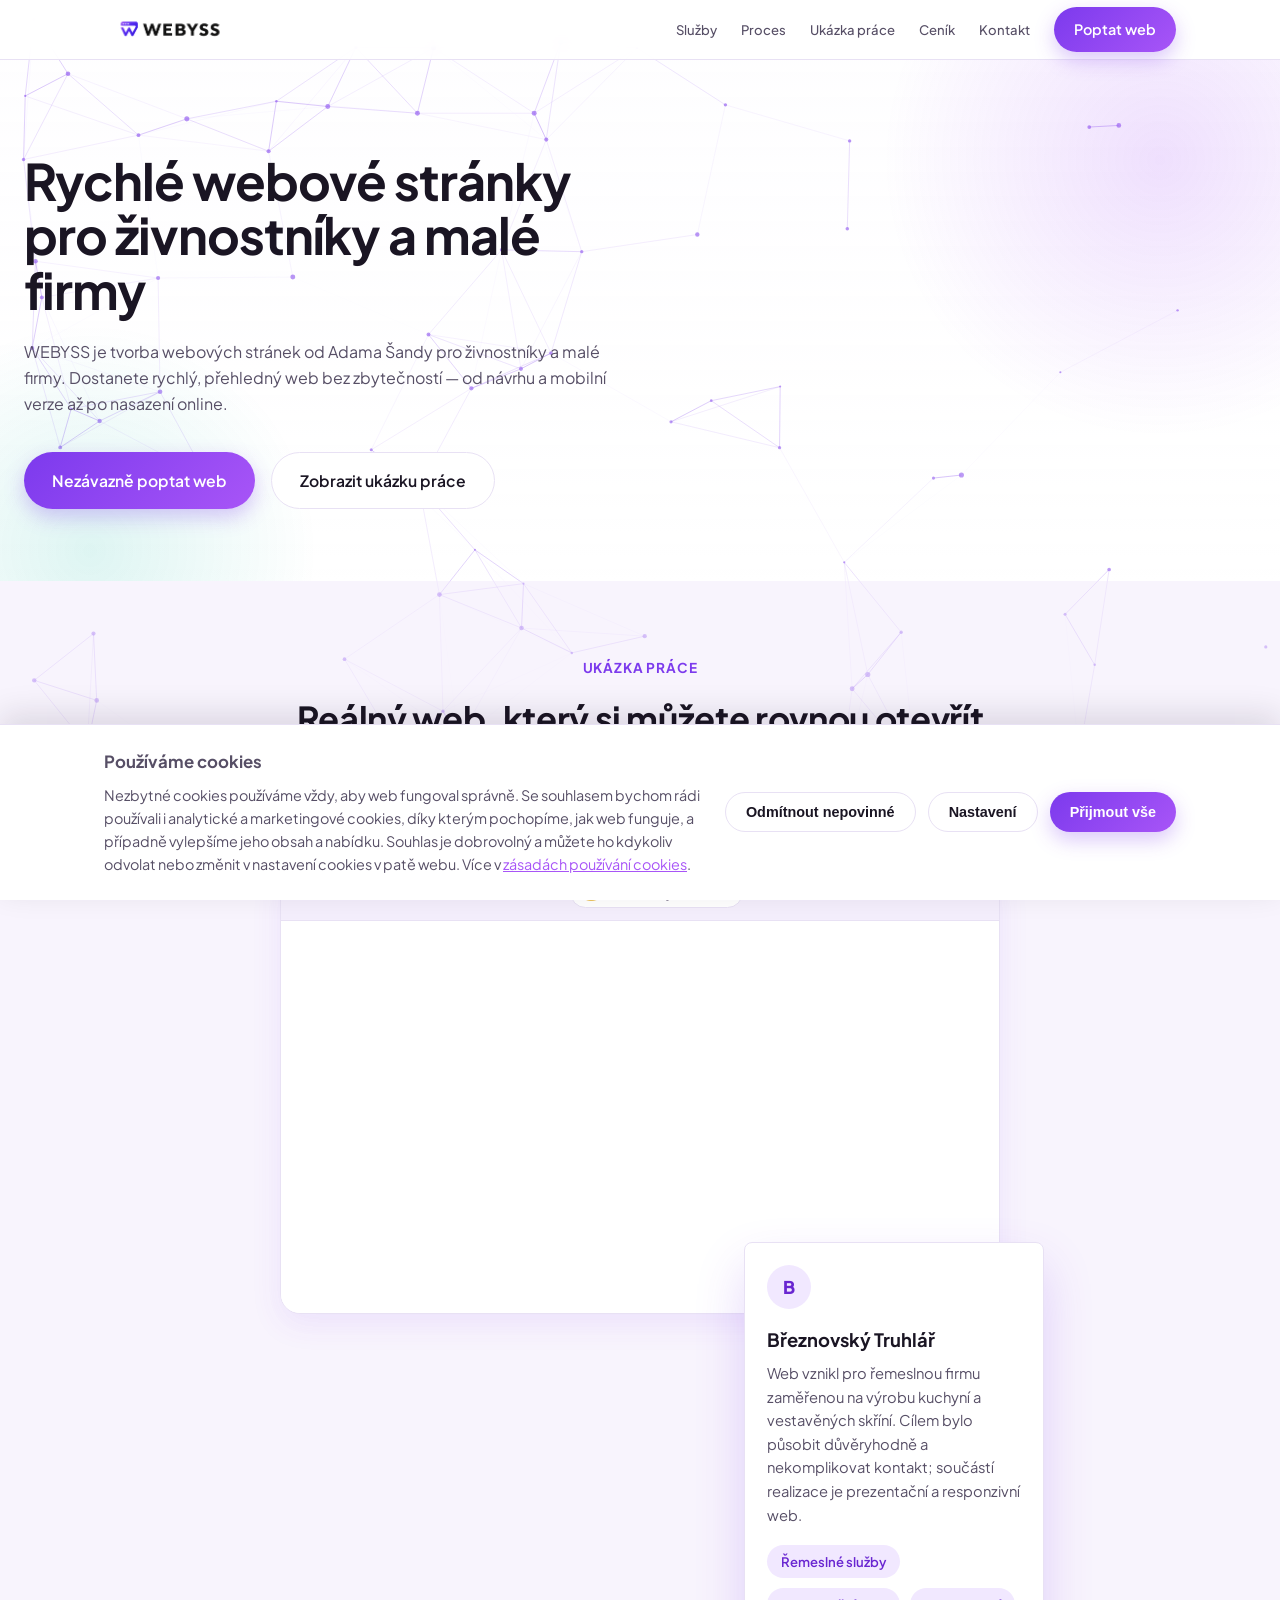
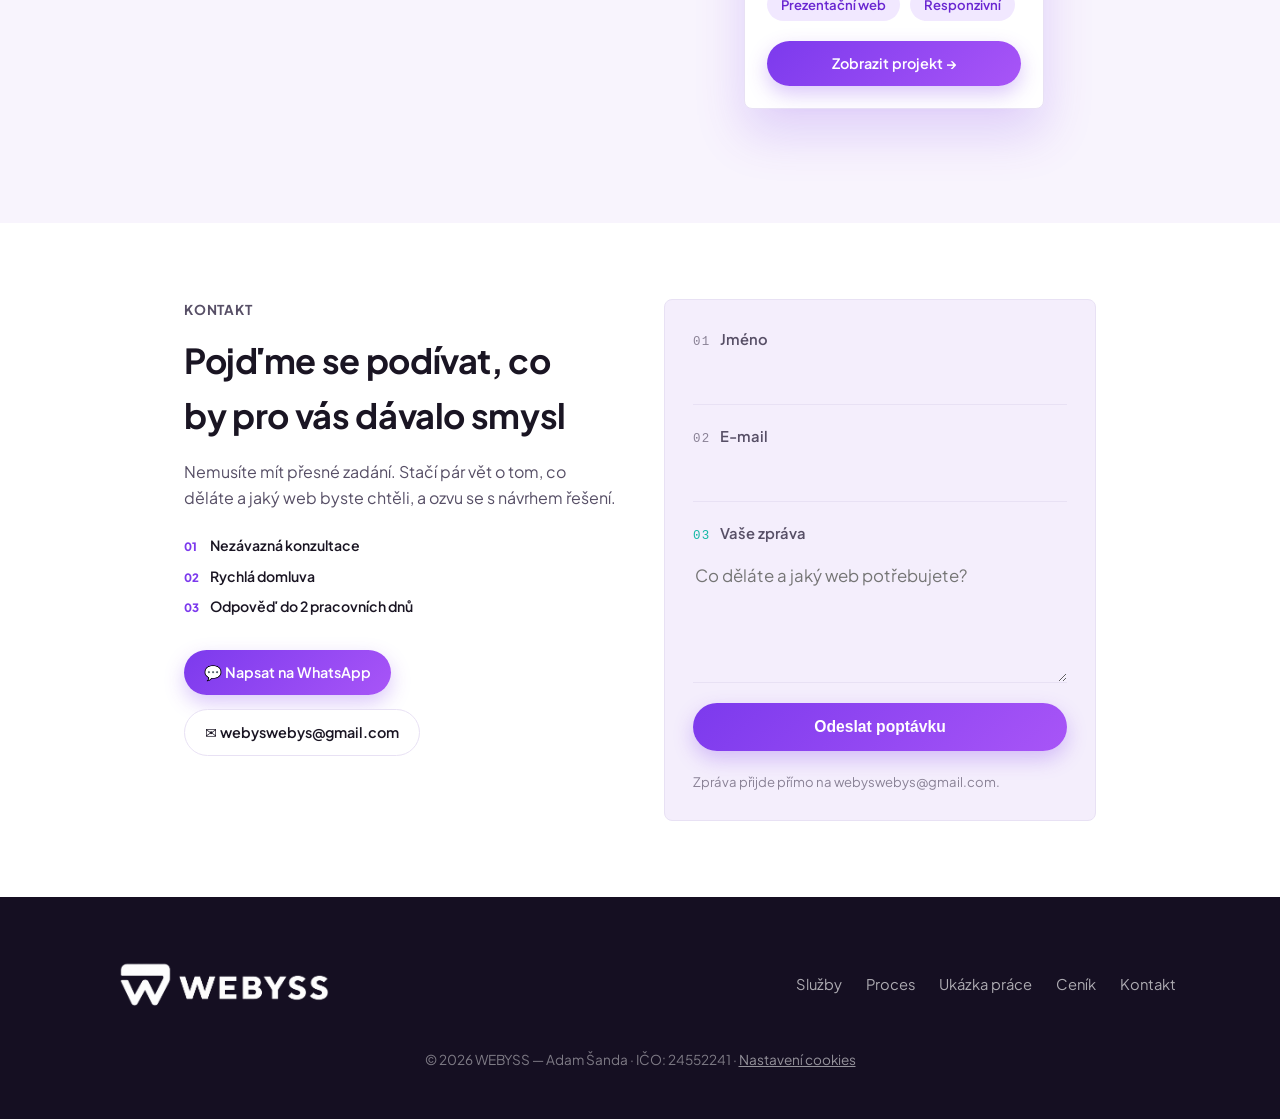
==== index.html @ 52f93a64 "Refine page layouts and mobile project preview" ====
<!DOCTYPE html>
<html lang="cs">
<head>
<meta charset="UTF-8">
<meta name="viewport" content="width=device-width, initial-scale=1.0">
<title>Tvorba webových stránek pro malé firmy | WEBYSS</title>
<meta name="description" content="WEBYSS tvoří rychlé webové stránky pro živnostníky a malé firmy. Adam Šanda se postará o vše od návrhu a mobilní verze až po nasazení online.">
<link rel="canonical" href="https://webyss.cz/">
<link rel="icon" href="favicon.ico" sizes="any">
<meta property="og:type" content="website">
<meta property="og:site_name" content="WEBYSS">
<meta property="og:title" content="Tvorba webových stránek pro malé firmy | WEBYSS">
<meta property="og:description" content="WEBYSS tvoří rychlé webové stránky pro živnostníky a malé firmy. Adam Šanda se postará o vše od návrhu a mobilní verze až po nasazení online.">
<meta property="og:url" content="https://webyss.cz/">
<meta property="og:image" content="https://webyss.cz/logo-full.png">
<meta property="og:locale" content="cs_CZ">
<meta name="twitter:card" content="summary_large_image">
<meta name="twitter:title" content="Tvorba webových stránek pro malé firmy | WEBYSS">
<meta name="twitter:description" content="WEBYSS tvoří rychlé webové stránky pro živnostníky a malé firmy. Adam Šanda se postará o vše od návrhu a mobilní verze až po nasazení online.">
<meta name="twitter:image" content="https://webyss.cz/logo-full.png">
<link rel="preconnect" href="https://fonts.googleapis.com">
<link rel="preconnect" href="https://fonts.gstatic.com" crossorigin>
<link rel="preload" href="https://fonts.googleapis.com/css2?family=Plus+Jakarta+Sans:wght@400;500;600;700;800&display=swap" as="style" onload="this.onload=null;this.rel='stylesheet'">
<noscript><link rel="stylesheet" href="https://fonts.googleapis.com/css2?family=Plus+Jakarta+Sans:wght@400;500;600;700;800&display=swap"></noscript>
<link rel="stylesheet" href="styles.css">
<script type="application/ld+json">
{
  "@context": "https://schema.org",
  "@graph": [
    {
      "@type": "WebSite",
      "@id": "https://webyss.cz/#website",
      "url": "https://webyss.cz/",
      "name": "WEBYSS",
      "publisher": {"@id": "https://webyss.cz/#business"},
      "inLanguage": "cs"
    },
    {
      "@type": "ProfessionalService",
      "@id": "https://webyss.cz/#business",
      "name": "WEBYSS",
      "url": "https://webyss.cz/",
      "taxID": "24552241",
      "email": "webyswebys@gmail.com",
      "founder": {"@id": "https://webyss.cz/#person"},
      "employee": {"@id": "https://webyss.cz/#person"}
    },
    {
      "@type": "Person",
      "@id": "https://webyss.cz/#person",
      "name": "Adam \u0160anda",
      "email": "webyswebys@gmail.com",
      "worksFor": {"@id": "https://webyss.cz/#business"}
    }
  ]
}
</script>
</head>
<body class="home-page">

<canvas id="network-bg" aria-hidden="true"></canvas>

<header class="site-header" id="top">
  <div class="container header-inner">
    <a href="#top" class="logo" aria-label="WEBYSS">
      <img class="logo-image logo-image-compact" src="logo-full-compact.png" alt="WEBYSS" width="240" height="64" decoding="async">
    </a>
    <nav class="main-nav" id="main-nav">
      <a href="sluzby.html">Služby</a>
      <a href="proces.html">Proces</a>
      <a href="#ukazka">Ukázka práce</a>
      <a href="cenik.html">Ceník</a>
      <a href="#kontakt">Kontakt</a>
    </nav>
    <a href="#kontakt" class="btn btn-primary btn-small header-cta">Poptat web</a>
    <button class="nav-toggle" id="nav-toggle" aria-label="Otevřít menu" aria-expanded="false">
      <span></span><span></span><span></span>
    </button>
  </div>
</header>

<main>

  <!-- HERO -->
  <section class="hero">
    <div class="container hero-inner">
      <h1>Rychlé webové stránky pro živnostníky a malé firmy</h1>
      <p class="hero-lead">
        WEBYSS je tvorba webových stránek od Adama Šandy pro živnostníky a malé firmy.
        Dostanete rychlý, přehledný web bez zbytečností — od návrhu a mobilní verze až po nasazení online.
      </p>
      <div class="hero-actions">
        <a href="#kontakt" class="btn btn-primary">Nezávazně poptat web</a>
        <a href="#ukazka" class="btn btn-ghost">Zobrazit ukázku práce</a>
      </div>
    </div>
    <div class="hero-glow" aria-hidden="true"></div>
    <div class="hero-glow-teal" aria-hidden="true"></div>
  </section>

  <!-- UKÁZKA PRÁCE -->
  <section class="section section-alt" id="ukazka">
    <div class="container">
      <p class="section-tag center">Ukázka práce</p>
      <h2 class="center">Reálný web, který si můžete rovnou otevřít</h2>
      <p class="section-lead center">
        Místo statického screenshotu tu je živý náhled. Klidně si tím webem
        proklikéjte, jako by byl váš.
      </p>

      <div class="showcase">
        <div class="showcase-frame">
          <div class="browser-bar">
            <span class="dot"></span><span class="dot"></span><span class="dot"></span>
            <span class="browser-url">🔒 breznovskytruhlar.cz</span>
            <span class="browser-refresh" aria-hidden="true">⟳</span>
          </div>
          <iframe
            class="showcase-preview"
            src="https://breznovskytruhlar.cz/"
            title="Náhled webu Březnovský Truhlář"
            referrerpolicy="no-referrer"
            loading="lazy"
            width="880"
            height="480"></iframe>
        </div>

        <div class="showcase-mobile-card">
          <div class="showcase-mobile-cover">
            <img src="https://breznovskytruhlar.cz/images/01.jpg" alt="Ukázka webu Březnovský Truhlář s fotografií kuchyně" loading="lazy" width="1200" height="1600">
            <div class="showcase-mobile-gradient"></div>
            <div class="showcase-mobile-nav">
              <span>BŘEZNOVSKÝ</span>
              <span class="showcase-mobile-menu" aria-hidden="true">☰</span>
            </div>
            <div class="showcase-mobile-copy">
              <h3>Poctivé řemeslo<br>na míru.</h3>
              <p>Vestavěné skříně a kuchyně,<br>které vydrží generace.</p>
              <div class="showcase-mobile-actions">
                <a href="https://breznovskytruhlar.cz/#kontakt" target="_blank" rel="noopener noreferrer">Poptat výrobu</a>
                <a href="https://breznovskytruhlar.cz/" target="_blank" rel="noopener noreferrer">Ukázka práce</a>
              </div>
            </div>
            <ul class="showcase-mobile-facts">
              <li>Kvalitní materiály</li>
              <li>Precizní zpracování</li>
              <li>Individuální přístup</li>
            </ul>
          </div>
        </div>

        <div class="showcase-card">
          <span class="showcase-avatar" aria-hidden="true">B</span>
          <h3>Březnovský Truhlář</h3>
          <p>
            Web vznikl pro řemeslnou firmu zaměřenou na výrobu kuchyní a vestavěných
            skříní. Cílem bylo působit důvěryhodně a nekomplikovat kontakt; součástí
            realizace je prezentační a responzivní web.
          </p>
          <ul class="tags">
            <li>Řemeslné služby</li>
            <li>Prezentační web</li>
            <li>Responzivní</li>
          </ul>
          <a href="https://breznovskytruhlar.cz/" target="_blank" rel="noopener noreferrer" class="btn btn-primary btn-small">
            Zobrazit projekt →
          </a>
        </div>
      </div>
    </div>
  </section>

  <!-- KONTAKT -->
  <section class="section" id="kontakt">
    <div class="container contact-inner">
      <div class="contact-text">
        <p class="section-tag">Kontakt</p>
        <h2>Pojďme se podívat, co by pro vás dávalo smysl</h2>
        <p>
          Nemusíte mít přesné zadání. Stačí pár vět o tom, co děláte a jaký web
          byste chtěli, a ozvu se s návrhem řešení.
        </p>
        <ul class="contact-facts">
          <li><span>01</span> Nezávazná konzultace</li>
          <li><span>02</span> Rychlá domluva</li>
          <li><span>03</span> Odpověď do 2 pracovních dnů</li>
        </ul>
        <div class="contact-links">
          <a href="https://wa.me/420605997843?text=Ahoj%2C%20m%C3%A1m%20z%C3%A1jem%20o%20web" target="_blank" rel="noopener noreferrer" class="btn btn-primary btn-small">
            💬 Napsat na WhatsApp
          </a>
          <a href="mailto:webyswebys@gmail.com" class="btn btn-ghost btn-small">
            ✉️ webyswebys@gmail.com
          </a>
        </div>
      </div>

      <form class="contact-form" id="contact-form" action="https://formspree.io/f/mjybozep" method="POST">
        <input type="hidden" name="_subject" value="Nová poptávka webu z webyss.cz">
        <input type="text" name="_gotcha" class="hp-field" tabindex="-1" autocomplete="off" aria-hidden="true">
        <div class="field">
          <div class="field-head">
            <span class="field-index">01</span>
            <label for="f-jmeno">Jméno</label>
          </div>
          <input type="text" id="f-jmeno" name="jmeno" required autocomplete="name">
        </div>
        <div class="field">
          <div class="field-head">
            <span class="field-index">02</span>
            <label for="f-email">E-mail</label>
          </div>
          <input type="email" id="f-email" name="email" required autocomplete="email">
        </div>
        <div class="field field-accent-teal">
          <div class="field-head">
            <span class="field-index">03</span>
            <label for="f-zprava">Vaše zpráva</label>
          </div>
          <textarea id="f-zprava" name="zprava" rows="5" required placeholder="Co děláte a jaký web potřebujete?"></textarea>
        </div>
        <button type="submit" class="btn btn-primary">Odeslat poptávku</button>
        <p class="form-note" id="form-status">Zpráva přijde přímo na webyswebys@gmail.com.</p>
      </form>
    </div>
  </section>

</main>

<footer class="site-footer">
  <div class="container footer-inner">
    <a href="#top" class="logo" aria-label="WEBYSS">
      <img class="logo-image logo-image-full" src="logo-full.png" alt="WEBYSS" width="480" height="128" decoding="async">
    </a>
    <nav class="footer-nav">
      <a href="sluzby.html">Služby</a>
      <a href="proces.html">Proces</a>
      <a href="#ukazka">Ukázka práce</a>
      <a href="cenik.html">Ceník</a>
      <a href="#kontakt">Kontakt</a>
    </nav>
    <p class="footer-meta">
      © 2026 WEBYSS — Adam Šanda · IČO: 24552241
      · <button type="button" class="footer-link-btn" id="open-cookie-settings">Nastavení cookies</button>
    </p>
  </div>
</footer>

<!-- COOKIE LIŠTA -->
<div class="cookie-banner" id="cookie-banner" role="dialog" aria-live="polite" aria-labelledby="cookie-banner-title" hidden>
  <div class="cookie-banner-inner">
    <div class="cookie-banner-text">
      <p id="cookie-banner-title" class="cookie-banner-title"><strong>Používáme cookies</strong></p>
      <p>
        Nezbytné cookies používáme vždy, aby web fungoval správně. Se souhlasem
        bychom rádi používali i analytické a marketingové cookies, díky kterým
        pochopíme, jak web funguje, a případně vylepšíme jeho obsah a nabídku.
        Souhlas je dobrovolný a můžete ho kdykoliv odvolat nebo změnit v
        nastavení cookies v patě webu. Více v
        <button type="button" class="link-btn" id="open-cookie-details">zásadách používání cookies</button>.
      </p>
    </div>
    <div class="cookie-banner-actions">
      <button type="button" class="btn btn-ghost btn-small" id="cookie-reject">Odmítnout nepovinné</button>
      <button type="button" class="btn btn-ghost btn-small" id="cookie-settings">Nastavení</button>
      <button type="button" class="btn btn-primary btn-small" id="cookie-accept">Přijmout vše</button>
    </div>
  </div>
</div>

<!-- MODÁL S PODROBNÝM NASTAVENÍM -->
<div class="cookie-modal-overlay" id="cookie-modal-overlay" hidden>
  <div class="cookie-modal" role="dialog" aria-modal="true" aria-labelledby="cookie-modal-title">
    <button type="button" class="cookie-modal-close" id="cookie-modal-close" aria-label="Zavřít nastavení cookies">✕</button>
    <p id="cookie-modal-title" class="cookie-modal-title">Nastavení cookies</p>
    <p>
      Vyberte si, které kategorie cookies nám povolíte. Nezbytné cookies nejde
      vypnout, protože bez nich by web nefungoval správně.
    </p>

    <div class="cookie-category">
      <div class="cookie-category-head">
        <label class="switch">
          <input type="checkbox" checked disabled>
          <span class="switch-slider"></span>
        </label>
        <div>
          <p class="cookie-category-title">Nezbytné cookies</p>
          <p>Umožňují základní fungování webu (např. zapamatování vaší volby ohledně cookies). Vždy aktivní.</p>
        </div>
      </div>
    </div>

    <div class="cookie-category">
      <div class="cookie-category-head">
        <label class="switch">
          <input type="checkbox" id="consent-analytics">
          <span class="switch-slider"></span>
        </label>
        <div>
          <p class="cookie-category-title">Analytické cookies</p>
          <p>Pomáhají nám anonymně pochopit návštěvnost a chování na webu, abychom ho mohli zlepšovat.</p>
        </div>
      </div>
    </div>

    <div class="cookie-category">
      <div class="cookie-category-head">
        <label class="switch">
          <input type="checkbox" id="consent-marketing">
          <span class="switch-slider"></span>
        </label>
        <div>
          <p class="cookie-category-title">Marketingové cookies</p>
          <p>Slouží k zobrazování relevantnější nabídky a měření účinnosti případné reklamy.</p>
        </div>
      </div>
    </div>

    <details class="cookie-details" id="cookie-details-panel">
      <summary>Zásady používání cookies</summary>
      <p>
        Cookies jsou malé textové soubory, které si při návštěvě webu ukládá
        váš prohlížeč. Slouží k tomu, aby si web zapamatoval vaše nastavení
        nebo abychom mohli anonymně vyhodnocovat návštěvnost.
      </p>
      <p>
        <strong>Nezbytné:</strong> uchovávají pouze vaši volbu ohledně cookies
        (lokálně ve vašem prohlížeči) a nejsou předávány třetím stranám.
      </p>
      <p>
        <strong>Analytické / marketingové:</strong> aktivují se pouze s vaším
        souhlasem a mohou zahrnovat nástroje třetích stran (např. Google
        Analytics). Souhlas můžete kdykoliv odvolat tlačítkem „Nastavení
        cookies“ v patě webu.
      </p>
      <p>
        Provozovatelem webu a správcem údajů je Adam Šanda, IČO: 24552241,
        kontakt: <a href="mailto:webyswebys@gmail.com">webyswebys@gmail.com</a>.
      </p>
    </details>

    <div class="cookie-modal-actions">
      <button type="button" class="btn btn-ghost btn-small" id="cookie-reject-modal">Odmítnout nepovinné</button>
      <button type="button" class="btn btn-primary btn-small" id="cookie-save">Uložit nastavení</button>
    </div>
  </div>
</div>

<script src="script.js"></script>
</body>
</html>
---- styles.css ----
/* ==================================================
  WEBYSS — one page site
   Light, minimalist, purple accent
================================================== */

:root {
  --purple: #7c3aed;
  --purple-dark: #6926d1;
  --purple-light: #a855f7;
  --purple-tint: #f1e8ff;
  --teal: #14b8a6;
  --ink: #1a1523;
  --ink-soft: #574f66;
  --muted: #8a8296;
  --bg: #ffffff;
  --bg-alt: #f4eefc;
  --bg-dark: #150f22;
  --border: #e8e1f4;
  --shadow: 0 10px 30px rgba(124, 58, 237, 0.1);
  --radius: 20px;
  --max-width: 1120px;
  --font: "Plus Jakarta Sans", system-ui, -apple-system, Segoe UI, Roboto, sans-serif;
}

* { box-sizing: border-box; }

html { scroll-behavior: smooth; }

body {
  margin: 0;
  font-family: var(--font);
  color: var(--ink);
  background: var(--bg);
  line-height: 1.6;
  -webkit-font-smoothing: antialiased;
  position: relative;
}

/* Floating network / "web" canvas — fixed to the viewport so it shows
   through every translucent section across the whole site, not just the hero */
#network-bg {
  position: fixed;
  inset: 0;
  width: 100%;
  height: 100%;
  z-index: 0;
  pointer-events: none;
}

img { max-width: 100%; display: block; }

a { color: inherit; text-decoration: none; }

.container {
  max-width: var(--max-width);
  margin: 0 auto;
  padding: 0 24px;
}

.accent { color: var(--purple); }

/* -------------------- Buttons -------------------- */

.btn {
  display: inline-flex;
  align-items: center;
  justify-content: center;
  gap: 8px;
  padding: 15px 28px;
  border-radius: 999px;
  font-weight: 600;
  font-size: 0.98rem;
  border: none;
  cursor: pointer;
  transition: transform 0.15s ease, box-shadow 0.15s ease, background 0.15s ease;
  white-space: nowrap;
}

.btn-small { padding: 11px 20px; font-size: 0.9rem; }

.btn-primary {
  background: linear-gradient(135deg, var(--purple), var(--purple-light));
  color: #fff;
  box-shadow: 0 8px 20px rgba(124, 58, 237, 0.28);
}

.btn-primary:hover {
  transform: translateY(-2px);
  box-shadow: 0 12px 26px rgba(124, 58, 237, 0.35);
}

.btn-ghost {
  background: #fff;
  color: var(--ink);
  border: 1.5px solid var(--border);
}

.btn-ghost:hover {
  border-color: var(--purple);
  color: var(--purple);
  transform: translateY(-2px);
}

/* -------------------- Header -------------------- */

.site-header {
  position: sticky;
  top: 0;
  z-index: 100;
  background: rgba(255, 255, 255, 0.85);
  backdrop-filter: blur(10px);
  border-bottom: 1px solid var(--border);
}

.header-inner {
  display: flex;
  align-items: center;
  gap: 20px;
  min-height: 58px;
  padding-top: 7px;
  padding-bottom: 7px;
}

.logo {
  display: flex;
  align-items: center;
  width: 132px;
  height: 44px;
  margin-right: auto;
}

.logo-image {
  width: 100%;
  height: auto;
}

.main-nav {
  display: flex;
  gap: 24px;
}

.main-nav a {
  font-weight: 500;
  color: var(--ink-soft);
  font-size: 0.82rem;
  transition: color 0.15s ease;
}

.main-nav a:hover { color: var(--purple); }

.header-cta { margin-left: 4px; }

.nav-toggle {
  display: none;
  flex-direction: column;
  justify-content: center;
  gap: 5px;
  width: 40px;
  height: 40px;
  background: none;
  border: 1.5px solid var(--border);
  border-radius: 10px;
  cursor: pointer;
}

.nav-toggle span {
  width: 18px;
  height: 2px;
  margin: 0 auto;
  background: var(--ink);
  border-radius: 2px;
}

/* -------------------- Sections -------------------- */

.section {
  padding: 76px 0;
  position: relative;
  z-index: 1;
  background: rgba(255, 255, 255, 0.62);
}

.section-alt {
  background: rgba(244, 238, 252, 0.62);
}

.section-tag {
  color: var(--purple);
  font-weight: 700;
  font-size: 0.85rem;
  letter-spacing: 0.06em;
  text-transform: uppercase;
  margin: 0 0 12px;
}

h2 {
  font-size: clamp(1.65rem, 3vw, 2.15rem);
  margin: 0 0 16px;
  letter-spacing: -0.01em;
}

.section-lead {
  color: var(--ink-soft);
  max-width: 640px;
  font-size: 1.05rem;
  margin: 0 0 48px;
}

.center { text-align: center; margin-left: auto; margin-right: auto; }

/* -------------------- Hero -------------------- */

.hero {
  position: relative;
  z-index: 1;
  padding: 94px 0 72px;
  overflow: hidden;
  background: linear-gradient(180deg, rgba(251, 249, 255, 0.22) 0%, rgba(255, 255, 255, 0.3) 100%);
}

.hero-inner {
  position: relative;
  z-index: 1;
  max-width: 780px;
}

.hero-glow {
  position: absolute;
  top: -180px;
  right: -160px;
  width: 560px;
  height: 560px;
  background: radial-gradient(circle, rgba(168, 85, 247, 0.18), transparent 70%);
  border-radius: 50%;
  z-index: 0;
}

.hero-glow-teal {
  position: absolute;
  bottom: -200px;
  left: -140px;
  width: 460px;
  height: 460px;
  background: radial-gradient(circle, rgba(20, 184, 166, 0.14), transparent 70%);
  border-radius: 50%;
  z-index: 0;
}

.eyebrow {
  display: inline-block;
  background: var(--purple-tint);
  color: var(--purple-dark);
  padding: 8px 16px;
  border-radius: 999px;
  font-size: 0.85rem;
  font-weight: 600;
  margin-bottom: 24px;
}

.hero h1 {
  font-size: clamp(2.15rem, 5vw, 3.15rem);
  line-height: 1.08;
  letter-spacing: -0.02em;
  margin: 0 0 22px;
}

.hero-lead {
  font-size: 1rem;
  color: var(--ink-soft);
  max-width: 620px;
  margin: 0 0 36px;
}

.hero-actions {
  display: flex;
  flex-wrap: wrap;
  gap: 16px;
}

/* -------------------- Grids / Cards -------------------- */

.grid {
  display: grid;
  gap: 24px;
}

.grid-3 {
  grid-template-columns: repeat(3, 1fr);
}

.card {
  position: relative;
  background: #fff;
  border: 1px solid var(--border);
  border-radius: var(--radius);
  padding: 32px;
  transition: transform 0.2s ease, box-shadow 0.2s ease, border-color 0.2s ease;
}

.card:hover {
  transform: translateY(-4px);
  box-shadow: var(--shadow);
  border-color: rgba(124, 58, 237, 0.25);
}

.card h3 { margin: 0 0 10px; font-size: 1.1rem; }
.card p { margin: 0; color: var(--ink-soft); font-size: 0.96rem; }

.section-alt .card { background: #fff; }

/* Page header used on the sub-pages (services, process, showcase) */

.page-header {
  position: relative;
  z-index: 1;
  padding: 72px 0 58px;
  background: linear-gradient(180deg, rgba(251, 249, 255, 0.22) 0%, rgba(255, 255, 255, 0.3) 100%);
}

.back-link {
  display: flex;
  width: fit-content;
  align-items: center;
  gap: 6px;
  color: var(--muted);
  font-size: 0.9rem;
  font-weight: 600;
  margin-bottom: 20px;
  transition: color 0.15s ease;
}

.back-link:hover { color: var(--purple); }

.page-header h1 {
  max-width: 650px;
  font-size: clamp(2.1rem, 4.5vw, 3.2rem);
  letter-spacing: -0.02em;
  margin: 0 0 18px;
}

.page-header .hero-lead { margin: 0; }

/* -------------------- Reference page layouts -------------------- */

.home-page .hero-inner { max-width: 680px; margin-left: 0; }

.home-page .section > .container,
.services-page .section > .container,
.process-page .section > .container {
  max-width: 960px;
}

.home-page .showcase {
  max-width: 720px;
  padding-bottom: 38px;
}

.home-page .showcase-frame iframe { height: 392px; }

.home-page .showcase-card {
  width: min(300px, calc(100% - 40px));
  margin: -72px -44px 0 auto;
  padding: 22px;
  border-radius: 8px;
}

.home-page .contact-inner {
  max-width: 800px;
  margin: 0 auto;
  gap: 48px;
}

.home-page .contact-form {
  padding: 28px;
  border-radius: 8px;
  gap: 20px;
}

.home-page .contact-text h2 { max-width: 390px; }

.home-page .contact-facts { gap: 8px; }
.home-page .contact-facts li { font-size: 0.88rem; }
.home-page .contact-facts span {
  display: inline-block;
  min-width: 24px;
  color: var(--purple);
  font-size: 0.72rem;
  font-weight: 800;
}

.services-page .page-header .container,
.process-page .page-header .container {
  max-width: 960px;
}

.services-page .page-header .eyebrow,
.process-page .page-header .eyebrow {
  display: inline-flex;
  margin-bottom: 20px;
  padding: 5px 12px;
  border-radius: 999px;
  background: var(--purple-tint);
  color: var(--purple);
  font-size: 0.75rem;
  font-weight: 800;
}

.services-page .service-list { max-width: 760px; margin: 0 auto; }
.services-page .service-row { grid-template-columns: 68px 1fr; gap: 18px; padding: 20px 0; }
.services-page .service-num { font-size: 1.45rem; }
.services-page .service-body h3 { margin-bottom: 2px; font-size: 1rem; }
.services-page .service-body p { font-size: 0.86rem; }

.services-page .audience-bar { max-width: 760px; margin: 0 auto; }
.services-page .audience-item { padding: 0 24px; }
.services-page .audience-item h3 { margin-bottom: 5px; font-size: 0.95rem; }
.services-page .audience-item p { font-size: 0.82rem; }

.process-page .timeline { max-width: 560px; margin: 0 auto 20px; }
.process-page .timeline-item { padding-bottom: 28px; }
.process-page .timeline-body h3 { margin-bottom: 3px; font-size: 1rem; }
.process-page .timeline-body p { font-size: 0.86rem; }
.process-page .section-alt .container { max-width: 680px; }

.services-page .section:last-of-type,
.process-page .section:last-of-type { padding-top: 62px; padding-bottom: 62px; }

/* -------------------- Pricing page -------------------- */

.pricing-page {
  position: relative;
  z-index: 1;
  padding: 132px 0 88px;
  background:
    radial-gradient(circle at 92% 10%, rgba(168, 85, 247, 0.18), transparent 22%),
    linear-gradient(180deg, rgba(251, 249, 255, 0.9), rgba(255, 255, 255, 0.74));
}

.pricing-page h1 {
  max-width: 680px;
  margin: 0 0 42px;
  font-size: clamp(2.7rem, 6vw, 5rem);
  line-height: 1.04;
  letter-spacing: 0;
}

.pricing-page h1 span,
.pricing-amount,
.pricing-example strong {
  color: var(--purple);
}

.pricing-eyebrow,
.pricing-label {
  margin: 0 0 14px;
  color: var(--purple);
  font-size: 0.78rem;
  font-weight: 800;
  letter-spacing: 0.06em;
  text-transform: uppercase;
}

.pricing-offer {
  display: grid;
  grid-template-columns: 0.95fr 1.05fr;
  border: 1px solid var(--border);
  border-radius: 8px;
  background: rgba(255, 255, 255, 0.82);
  box-shadow: 0 12px 32px rgba(85, 36, 170, 0.06);
}

.pricing-price-block {
  padding: 42px 52px;
  border-right: 1px solid var(--border);
}

.pricing-from,
.pricing-vat {
  margin: 0;
  color: var(--ink-soft);
  font-size: 0.95rem;
}

.pricing-amount {
  margin: 8px 0;
  font-size: clamp(2.3rem, 5vw, 4rem);
  font-weight: 800;
  letter-spacing: 0;
  line-height: 1;
}

.pricing-button { margin-top: 30px; }

.pricing-features {
  list-style: none;
  margin: 0;
  padding: 26px 52px;
}

.pricing-features li {
  display: flex;
  align-items: center;
  gap: 20px;
  padding: 17px 0;
  border-bottom: 1px solid var(--border);
  color: var(--ink-soft);
  font-size: 1rem;
  font-weight: 600;
}

.pricing-features li:last-child { border-bottom: 0; }

.pricing-feature-icon {
  width: 30px;
  color: var(--purple);
  font-size: 1.7rem;
  font-weight: 400;
  line-height: 1;
  text-align: center;
}

.pricing-examples { margin-top: 58px; }

.pricing-examples h2 {
  margin: 0 0 18px;
  font-size: clamp(1.5rem, 3vw, 2rem);
  letter-spacing: 0;
}

.pricing-example-list { display: grid; gap: 10px; }

.pricing-example {
  display: flex;
  align-items: center;
  justify-content: space-between;
  gap: 24px;
  min-height: 62px;
  padding: 16px 24px;
  border: 1px solid var(--border);
  border-radius: 6px;
  background: rgba(255, 255, 255, 0.76);
  color: var(--ink-soft);
  font-weight: 600;
}

.pricing-example strong { white-space: nowrap; }

.pricing-cta {
  display: grid;
  grid-template-columns: auto 1fr auto;
  align-items: center;
  gap: 20px;
  margin-top: 22px;
  padding: 18px 24px;
  border: 1px solid var(--border);
  border-radius: 6px;
  background: linear-gradient(90deg, rgba(124, 58, 237, 0.08), rgba(168, 85, 247, 0.04));
}

.pricing-cta-icon {
  display: grid;
  width: 50px;
  height: 50px;
  place-items: center;
  border-radius: 50%;
  background: var(--purple-tint);
  color: var(--purple);
  font-size: 2rem;
}

.pricing-cta strong { color: var(--ink); }
.pricing-cta p { margin: 3px 0 0; color: var(--ink-soft); font-size: 0.88rem; }

/* -------------------- Service list -------------------- */
/* Full-width editorial rows instead of a grid of icon cards */

.service-list {
  border-top: 1px solid var(--border);
}

.service-row {
  display: grid;
  grid-template-columns: 84px 1fr;
  gap: 32px;
  align-items: baseline;
  padding: 30px 0;
  border-bottom: 1px solid var(--border);
  transition: padding-left 0.25s ease;
}

.service-row:hover { padding-left: 12px; }

.service-num {
  font-family: "Courier New", monospace;
  font-weight: 300;
  font-size: 2rem;
  line-height: 1;
  color: var(--border);
  transition: color 0.25s ease;
}

.service-row:nth-child(even) .service-num { color: var(--border); }
.service-row:hover .service-num { color: var(--purple); }
.service-row:nth-child(even):hover .service-num { color: var(--teal); }

.service-body h3 {
  margin: 0 0 8px;
  font-size: 1.2rem;
  transition: color 0.2s ease;
}

.service-row:hover .service-body h3 { color: var(--purple); }
.service-row:nth-child(even):hover .service-body h3 { color: #0f766e; }

.service-body p {
  margin: 0;
  color: var(--ink-soft);
  max-width: 640px;
}

/* -------------------- Audience bar -------------------- */
/* Plain columns split by hairlines instead of separate boxed cards */

.audience-bar {
  display: grid;
  grid-template-columns: repeat(3, 1fr);
}

.audience-item {
  padding: 0 32px;
  border-left: 1px solid var(--border);
}

.audience-item:first-child {
  padding-left: 0;
  border-left: none;
}

.audience-item h3 { margin: 0 0 10px; font-size: 1.1rem; }
.audience-item p { margin: 0; color: var(--ink-soft); font-size: 0.95rem; }

/* -------------------- Process timeline -------------------- */

.timeline {
  position: relative;
  padding-left: 48px;
  margin-bottom: 40px;
}

.timeline::before {
  content: "";
  position: absolute;
  left: 17px;
  top: 4px;
  bottom: 4px;
  width: 2px;
  background: var(--border);
}

.timeline-item {
  position: relative;
  padding-bottom: 44px;
}

.timeline-item:last-child { padding-bottom: 0; }

.timeline-marker {
  position: absolute;
  left: -48px;
  top: 0;
  width: 36px;
  height: 36px;
  border-radius: 50%;
  background: var(--purple-tint);
  color: var(--purple-dark);
  display: flex;
  align-items: center;
  justify-content: center;
  font-weight: 800;
}

.timeline-item:nth-child(even) .timeline-marker {
  background: rgba(20, 184, 166, 0.15);
  color: #0f766e;
}

.timeline-body h3 { margin: 0 0 8px; font-size: 1.1rem; }
.timeline-body p { margin: 0; color: var(--ink-soft); font-size: 0.94rem; }

.not-included {
  text-align: center;
  color: var(--muted);
  font-size: 0.92rem;
  max-width: 780px;
  margin: 0 auto;
}

.not-included strong { color: var(--ink-soft); }

.pricing-note {
  margin: 10px 0 0;
  color: var(--ink-soft);
  font-weight: 600;
  text-align: center;
}

/* -------------------- Showcase -------------------- */

.showcase {
  position: relative;
  max-width: 880px;
  margin: 0 auto;
  padding-bottom: 70px;
}

.showcase-frame {
  border-radius: var(--radius);
  overflow: hidden;
  border: 1px solid var(--border);
  box-shadow: var(--shadow);
  background: #fff;
}

.browser-bar {
  display: flex;
  align-items: center;
  gap: 8px;
  padding: 12px 16px;
  background: var(--bg-alt);
  border-bottom: 1px solid var(--border);
}

.browser-bar .dot {
  width: 10px;
  height: 10px;
  border-radius: 50%;
  background: var(--border);
}

.browser-url {
  margin: 0 auto;
  font-size: 0.82rem;
  color: var(--muted);
  background: #fff;
  padding: 4px 12px;
  border-radius: 999px;
  border: 1px solid var(--border);
}

.browser-refresh {
  color: var(--muted);
  font-size: 0.95rem;
}

.showcase-frame iframe {
  width: 100%;
  height: 480px;
  border: none;
  display: block;
}

.showcase-preview { background: #fff; }

.showcase-mobile-card { display: none; }

/* Keep the project card close to the preview without covering its content. */
.showcase-card {
  position: relative;
  width: min(360px, calc(100% - 64px));
  margin: -24px 32px 0 auto;
  background: #fff;
  border: 1px solid var(--border);
  border-radius: var(--radius);
  box-shadow: 0 24px 50px rgba(124, 58, 237, 0.2);
  padding: 28px;
}

.showcase-avatar {
  display: inline-flex;
  align-items: center;
  justify-content: center;
  width: 44px;
  height: 44px;
  border-radius: 50%;
  background: var(--purple-tint);
  color: var(--purple-dark);
  font-weight: 800;
  font-size: 1.1rem;
  margin-bottom: 16px;
}

.showcase-card h3 { font-size: 1.15rem; margin: 0 0 8px; }
.showcase-card p { color: var(--ink-soft); font-size: 0.92rem; margin: 0 0 18px; }
.showcase-card .tags { margin: 0 0 20px; }
.showcase-card .btn { width: 100%; }

.tags {
  list-style: none;
  display: flex;
  flex-wrap: wrap;
  gap: 10px;
  padding: 0;
  margin: 0 0 24px;
}

.tags li {
  background: var(--purple-tint);
  color: var(--purple-dark);
  font-size: 0.82rem;
  font-weight: 600;
  padding: 6px 14px;
  border-radius: 999px;
}

/* -------------------- Pricing -------------------- */

.price-card {
  display: flex;
  flex-direction: column;
  position: relative;
  text-align: left;
  overflow: hidden;
}

.price-card .btn { margin-top: auto; align-self: flex-start; }

/* White (non-featured) cards echo the accent-bar reveal used on feature cards/steps */
.price-card:not(.price-featured)::before {
  content: "";
  position: absolute;
  left: 0;
  top: 0;
  bottom: 0;
  width: 3px;
  background: var(--purple);
  transform: scaleY(0);
  transform-origin: bottom;
  transition: transform 0.35s cubic-bezier(0.4, 0, 0.2, 1);
}

.price-card:not(.price-featured):hover::before {
  transform: scaleY(1);
  transform-origin: top;
}

.price-card:not(.price-featured) h3 {
  transition: color 0.2s ease;
}

.price-card:not(.price-featured):hover h3 {
  color: var(--purple);
}

.price-featured {
  border: 1.5px solid var(--purple);
  box-shadow: var(--shadow);
  background: linear-gradient(160deg, #fff, var(--purple-tint));
  overflow: visible;
}

.badge {
  position: absolute;
  top: -14px;
  left: 32px;
  background: linear-gradient(135deg, var(--purple), var(--purple-light));
  color: #fff;
  font-size: 0.75rem;
  font-weight: 700;
  padding: 6px 14px;
  border-radius: 999px;
}

.price {
  font-size: 1.8rem;
  font-weight: 800;
  margin: 4px 0 20px;
}

.price span {
  font-size: 0.95rem;
  font-weight: 500;
  color: var(--muted);
}

.check-list {
  list-style: none;
  padding: 0;
  margin: 0 0 28px;
  color: var(--ink-soft);
  font-size: 0.94rem;
}

.check-list li {
  padding-left: 26px;
  position: relative;
  margin-bottom: 10px;
}

.check-list li::before {
  content: "✓";
  position: absolute;
  left: 0;
  color: var(--purple);
  font-weight: 800;
}

/* -------------------- Contact -------------------- */

.contact-inner {
  display: grid;
  grid-template-columns: 1fr 1fr;
  gap: 56px;
  align-items: start;
}

.contact-text p { color: var(--ink-soft); max-width: 480px; }

.contact-facts {
  list-style: none;
  padding: 0;
  margin: 24px 0 32px;
  display: flex;
  flex-direction: column;
  gap: 10px;
  font-weight: 600;
  color: var(--ink);
}

.contact-links {
  display: flex;
  flex-wrap: wrap;
  gap: 14px;
}

.contact-form {
  background: var(--bg-alt);
  border: 1px solid var(--border);
  border-radius: var(--radius);
  padding: 40px 36px;
  display: flex;
  flex-direction: column;
  gap: 30px;
}

.field {
  display: flex;
  flex-direction: column;
  gap: 10px;
}

.field-head {
  display: flex;
  align-items: baseline;
  gap: 10px;
}

.field-index {
  font-family: "Courier New", monospace;
  font-size: 0.78rem;
  letter-spacing: 0.1em;
  color: var(--muted);
}

.field label {
  font-weight: 600;
  font-size: 0.92rem;
  color: var(--ink-soft);
}

.contact-form input,
.contact-form textarea {
  font-family: var(--font);
  font-size: 1.05rem;
  padding: 8px 2px 12px;
  border: none;
  border-bottom: 1.5px solid var(--border);
  border-radius: 0;
  background: transparent;
  color: var(--ink);
  resize: vertical;
  transition: border-color 0.2s ease;
}

.contact-form input:focus,
.contact-form textarea:focus {
  outline: none;
  border-color: var(--purple);
}

.field-accent-teal .field-index { color: var(--teal); }

.field-accent-teal textarea:focus {
  border-color: var(--teal);
}

.form-note {
  font-size: 0.82rem;
  color: var(--muted);
  margin: 0;
}

.form-note.form-note-ok { color: var(--teal); font-weight: 600; }
.form-note.form-note-error { color: #d1345b; font-weight: 600; }

/* Honeypot — invisible to people, catches basic bots that fill every field */
.hp-field {
  position: absolute;
  left: -9999px;
  width: 1px;
  height: 1px;
  overflow: hidden;
}

.contact-form button[disabled] {
  opacity: 0.6;
  cursor: not-allowed;
  transform: none;
}



/* -------------------- Footer -------------------- */

.site-footer {
  padding: 48px 0;
  background: var(--bg-dark);
  color: rgba(255, 255, 255, 0.7);
  position: relative;
  z-index: 1;
}

.site-footer .logo {
  width: 240px;
  height: 80px;
}

.site-footer .logo-image {
  filter: brightness(0) invert(1);
}

.footer-inner {
  display: flex;
  flex-wrap: wrap;
  align-items: center;
  gap: 24px;
  justify-content: space-between;
}

.footer-nav {
  display: flex;
  gap: 24px;
  font-size: 0.92rem;
  color: rgba(255, 255, 255, 0.65);
}

.footer-nav a:hover { color: #fff; }

.footer-meta {
  font-size: 0.85rem;
  color: rgba(255, 255, 255, 0.45);
  margin: 0;
  width: 100%;
  text-align: center;
  order: 3;
}

/* -------------------- Responsive -------------------- */

@media (max-width: 900px) {
  .main-nav, .header-cta { display: none; }
  .nav-toggle { display: flex; }

  .site-header.nav-open .main-nav {
    display: flex;
    flex-direction: column;
    position: absolute;
    top: 100%;
    left: 0;
    right: 0;
    background: #fff;
    padding: 20px 24px;
    gap: 16px;
    border-bottom: 1px solid var(--border);
  }

  .site-header.nav-open .header-cta {
    display: inline-flex;
    position: absolute;
    top: calc(100% + 210px);
    left: 24px;
  }

  .grid-3 { grid-template-columns: 1fr; }
  .contact-inner { grid-template-columns: 1fr; }
  .audience-bar { grid-template-columns: 1fr; gap: 24px; }
  .audience-item {
    padding: 0 0 0 20px;
    border-left: 1px solid var(--border);
  }
  .audience-item:first-child { padding-left: 20px; border-left: 1px solid var(--border); }
  .showcase-card {
    position: static;
    width: auto;
    margin: 20px 16px 0;
  }
  .showcase { padding-bottom: 0; }
  .services-page .audience-bar { grid-template-columns: 1fr; gap: 22px; }
  .services-page .audience-item,
  .services-page .audience-item:first-child {
    padding-left: 20px;
    border-left: 1px solid var(--border);
  }
  .home-page .contact-inner { gap: 34px; }
}

@media (max-width: 560px) {
  .section { padding: 70px 0; }
  .hero { padding: 110px 0 70px; }
  .page-header { padding: 120px 0 50px; }
  .pricing-page { padding: 108px 0 64px; }
  .pricing-page h1 { margin-bottom: 32px; }
  .pricing-offer { grid-template-columns: 1fr; }
  .pricing-price-block { padding: 30px 24px; border-right: 0; border-bottom: 1px solid var(--border); }
  .pricing-features { padding: 12px 24px; }
  .pricing-features li { gap: 14px; padding: 14px 0; font-size: 0.94rem; }
  .pricing-examples { margin-top: 42px; }
  .pricing-example { align-items: flex-start; flex-direction: column; gap: 6px; padding: 16px; font-size: 0.93rem; }
  .pricing-cta { grid-template-columns: auto 1fr; padding: 18px; }
  .pricing-cta .btn { grid-column: 1 / -1; width: 100%; }
  .hero-actions .btn { width: 100%; }
  .footer-inner { justify-content: center; text-align: center; }
  .service-row { grid-template-columns: 1fr; gap: 8px; }
  .service-num { font-size: 1.4rem; }

  #ukazka h2,
  #ukazka .section-lead {
    display: none;
  }

  .showcase {
    width: 100%;
  }

  .showcase-frame,
  .showcase-card {
    display: none;
  }

  .showcase-mobile-card {
    display: block;
  }

  .showcase-mobile-cover {
    position: relative;
    height: min(122vw, 540px);
    overflow: hidden;
    border-radius: 14px;
    background: #26221f;
    box-shadow: 0 18px 40px rgba(36, 24, 58, 0.2);
  }

  .showcase-mobile-cover img {
    display: block;
    width: 100%;
    height: 100%;
    object-fit: cover;
    object-position: center;
  }

  .showcase-mobile-gradient {
    position: absolute;
    inset: 0;
    background: linear-gradient(180deg, rgba(12, 10, 11, 0.28), rgba(12, 10, 11, 0.82));
  }

  .showcase-mobile-nav {
    position: absolute;
    top: 18px;
    left: 20px;
    right: 20px;
    display: flex;
    align-items: center;
    justify-content: space-between;
    color: #fff;
    font-family: Georgia, serif;
    font-size: 0.78rem;
    font-weight: 700;
    letter-spacing: 0.12em;
  }

  .showcase-mobile-menu {
    display: grid;
    width: 26px;
    height: 26px;
    place-items: center;
    border-radius: 4px;
    background: rgba(255, 255, 255, 0.16);
    font-family: var(--font);
    font-size: 0.9rem;
    letter-spacing: 0;
  }

  .showcase-mobile-copy {
    position: absolute;
    left: 24px;
    right: 24px;
    bottom: 92px;
    color: #fff;
  }

  .showcase-mobile-copy h3 {
    margin: 0 0 9px;
    font-family: Georgia, serif;
    font-size: clamp(1.7rem, 8vw, 2.3rem);
    line-height: 0.98;
    color: #fff;
  }

  .showcase-mobile-copy p {
    margin: 0 0 18px;
    color: rgba(255, 255, 255, 0.9);
    font-size: 0.74rem;
    line-height: 1.45;
  }

  .showcase-mobile-actions {
    display: flex;
    gap: 10px;
  }

  .showcase-mobile-actions a {
    display: inline-flex;
    min-height: 34px;
    align-items: center;
    justify-content: center;
    padding: 0 14px;
    border: 1px solid rgba(255, 255, 255, 0.72);
    border-radius: 4px;
    color: #fff;
    font-size: 0.64rem;
    font-weight: 700;
  }

  .showcase-mobile-actions a:first-child {
    border-color: #bd5008;
    background: #bd5008;
  }

  .showcase-mobile-facts {
    position: absolute;
    right: 16px;
    bottom: 15px;
    left: 16px;
    display: grid;
    grid-template-columns: repeat(3, 1fr);
    gap: 8px;
    margin: 0;
    padding: 0;
    list-style: none;
    color: rgba(255, 255, 255, 0.86);
    font-size: 0.5rem;
    line-height: 1.25;
    text-align: center;
  }

  .showcase-mobile-btn {
    display: flex;
    align-items: center;
    justify-content: center;
    gap: 10px;
    width: min(318px, calc(100% - 64px));
    min-height: 56px;
    margin: 40px auto 0;
    border-radius: 8px;
    background: linear-gradient(135deg, var(--purple), var(--purple-light));
    box-shadow: 0 14px 28px rgba(124, 58, 237, 0.26);
    color: #fff;
    font-weight: 700;
    text-align: center;
  }

  .showcase-mobile-btn span {
    font-size: 1.35rem;
    line-height: 1;
  }

  .showcase-frame {
    border-radius: 18px;
  }

  .browser-bar {
    padding: 10px 12px;
  }

  .browser-bar .dot {
    width: 8px;
    height: 8px;
  }

  .browser-url {
    max-width: calc(100% - 72px);
    overflow: hidden;
    text-overflow: ellipsis;
    white-space: nowrap;
    font-size: 0.72rem;
    padding: 4px 9px;
  }

  .showcase-frame iframe {
    height: 360px;
  }

  .showcase-card {
    margin: 16px 8px 0;
    padding: 22px 20px 20px;
    border-radius: 18px;
  }

  .showcase-avatar {
    width: 38px;
    height: 38px;
    margin-bottom: 12px;
  }

  .showcase-card h3 {
    font-size: 1.05rem;
  }

  .showcase-card p {
    font-size: 0.9rem;
    line-height: 1.55;
  }

  .showcase-card .tags {
    gap: 7px;
    margin-bottom: 18px;
  }

  .showcase-card .btn {
    width: 100%;
  }
}

/* -------------------- FAQ -------------------- */

.faq-list {
  max-width: 760px;
  margin: 0 auto;
}

.faq-item {
  border-bottom: 1px solid var(--border);
  padding: 28px 0;
}

.faq-item:first-child {
  border-top: 1px solid var(--border);
}

.faq-item h3 {
  font-size: 1.1rem;
  margin: 0 0 12px;
  color: var(--ink);
}

.faq-item p {
  margin: 0;
  color: var(--ink-soft);
  font-size: 0.96rem;
}

/* -------------------- Cookie consent -------------------- */

.link-btn,
.footer-link-btn {
  background: none;
  border: none;
  padding: 0;
  font: inherit;
  color: var(--purple-light);
  text-decoration: underline;
  cursor: pointer;
}

.footer-link-btn {
  color: rgba(255, 255, 255, 0.55);
}

.footer-link-btn:hover,
.link-btn:hover {
  color: var(--purple);
}

.cookie-banner {
  position: fixed;
  left: 0;
  right: 0;
  bottom: 0;
  z-index: 300;
  background: #fff;
  border-top: 1px solid var(--border);
  box-shadow: 0 -10px 30px rgba(21, 15, 34, 0.12);
  animation: cookie-slide-up 0.35s ease;
}

@keyframes cookie-slide-up {
  from { transform: translateY(100%); }
  to { transform: translateY(0); }
}

.cookie-banner-inner {
  max-width: var(--max-width);
  margin: 0 auto;
  padding: 24px;
  display: flex;
  flex-wrap: wrap;
  align-items: center;
  gap: 24px;
  justify-content: space-between;
}

.cookie-banner-text { flex: 1 1 420px; }

.cookie-banner-text .cookie-banner-title {
  font-size: 1.05rem;
  margin: 0 0 8px;
  font-weight: 700;
}

.cookie-banner-text p {
  margin: 0;
  font-size: 0.9rem;
  color: var(--ink-soft);
}

.cookie-banner-actions {
  display: flex;
  flex-wrap: wrap;
  gap: 12px;
  flex: 0 0 auto;
}

.cookie-modal-overlay {
  position: fixed;
  inset: 0;
  z-index: 400;
  background: rgba(21, 15, 34, 0.55);
  display: flex;
  align-items: center;
  justify-content: center;
  padding: 24px;
}

.cookie-modal-overlay[hidden],
.cookie-banner[hidden] {
  display: none;
}

.cookie-modal {
  position: relative;
  background: #fff;
  border-radius: var(--radius);
  max-width: 560px;
  width: 100%;
  max-height: 85vh;
  overflow-y: auto;
  padding: 40px;
  box-shadow: var(--shadow);
}

.cookie-modal .cookie-modal-title {
  font-size: 1.4rem;
  margin: 0 0 12px;
  font-weight: 700;
}

.cookie-modal > p {
  color: var(--ink-soft);
  font-size: 0.95rem;
  margin: 0 0 24px;
}

.cookie-modal-close {
  position: absolute;
  top: 20px;
  right: 20px;
  width: 34px;
  height: 34px;
  border-radius: 999px;
  border: 1.5px solid var(--border);
  background: #fff;
  cursor: pointer;
  font-size: 0.9rem;
  color: var(--ink-soft);
}

.cookie-modal-close:hover { border-color: var(--purple); color: var(--purple); }

.cookie-category {
  border-top: 1px solid var(--border);
  padding: 18px 0;
}

.cookie-category-head {
  display: flex;
  gap: 16px;
  align-items: flex-start;
}

.cookie-category-title {
  margin: 0 0 6px;
  font-size: 1rem;
  font-weight: 700;
}

.cookie-category-head p {
  margin: 0;
  font-size: 0.88rem;
  color: var(--ink-soft);
}

.switch {
  position: relative;
  display: inline-block;
  width: 42px;
  height: 24px;
  flex: none;
}

.switch input {
  opacity: 0;
  width: 0;
  height: 0;
}

.switch-slider {
  position: absolute;
  inset: 0;
  background: var(--border);
  border-radius: 999px;
  cursor: pointer;
  transition: background 0.2s ease;
}

.switch-slider::before {
  content: "";
  position: absolute;
  width: 18px;
  height: 18px;
  left: 3px;
  top: 3px;
  background: #fff;
  border-radius: 50%;
  transition: transform 0.2s ease;
  box-shadow: 0 1px 3px rgba(0, 0, 0, 0.25);
}

.switch input:checked + .switch-slider {
  background: var(--purple);
}

.switch input:checked + .switch-slider::before {
  transform: translateX(18px);
}

.switch input:disabled + .switch-slider {
  background: var(--purple-light);
  opacity: 0.6;
  cursor: not-allowed;
}

.cookie-details {
  margin-top: 20px;
  border-top: 1px solid var(--border);
  padding-top: 18px;
  font-size: 0.9rem;
  color: var(--ink-soft);
}

.cookie-details summary {
  cursor: pointer;
  font-weight: 600;
  color: var(--ink);
}

.cookie-details p { margin: 10px 0 0; }

.cookie-modal-actions {
  display: flex;
  justify-content: flex-end;
  gap: 12px;
  margin-top: 28px;
}

@media (max-width: 560px) {
  .cookie-banner-inner { padding: 20px; }
  .cookie-banner-actions { width: 100%; }
  .cookie-banner-actions .btn { flex: 1; }
  .cookie-modal { padding: 28px; }
  .cookie-modal-actions { flex-wrap: wrap; }
  .cookie-modal-actions .btn { width: 100%; }
}
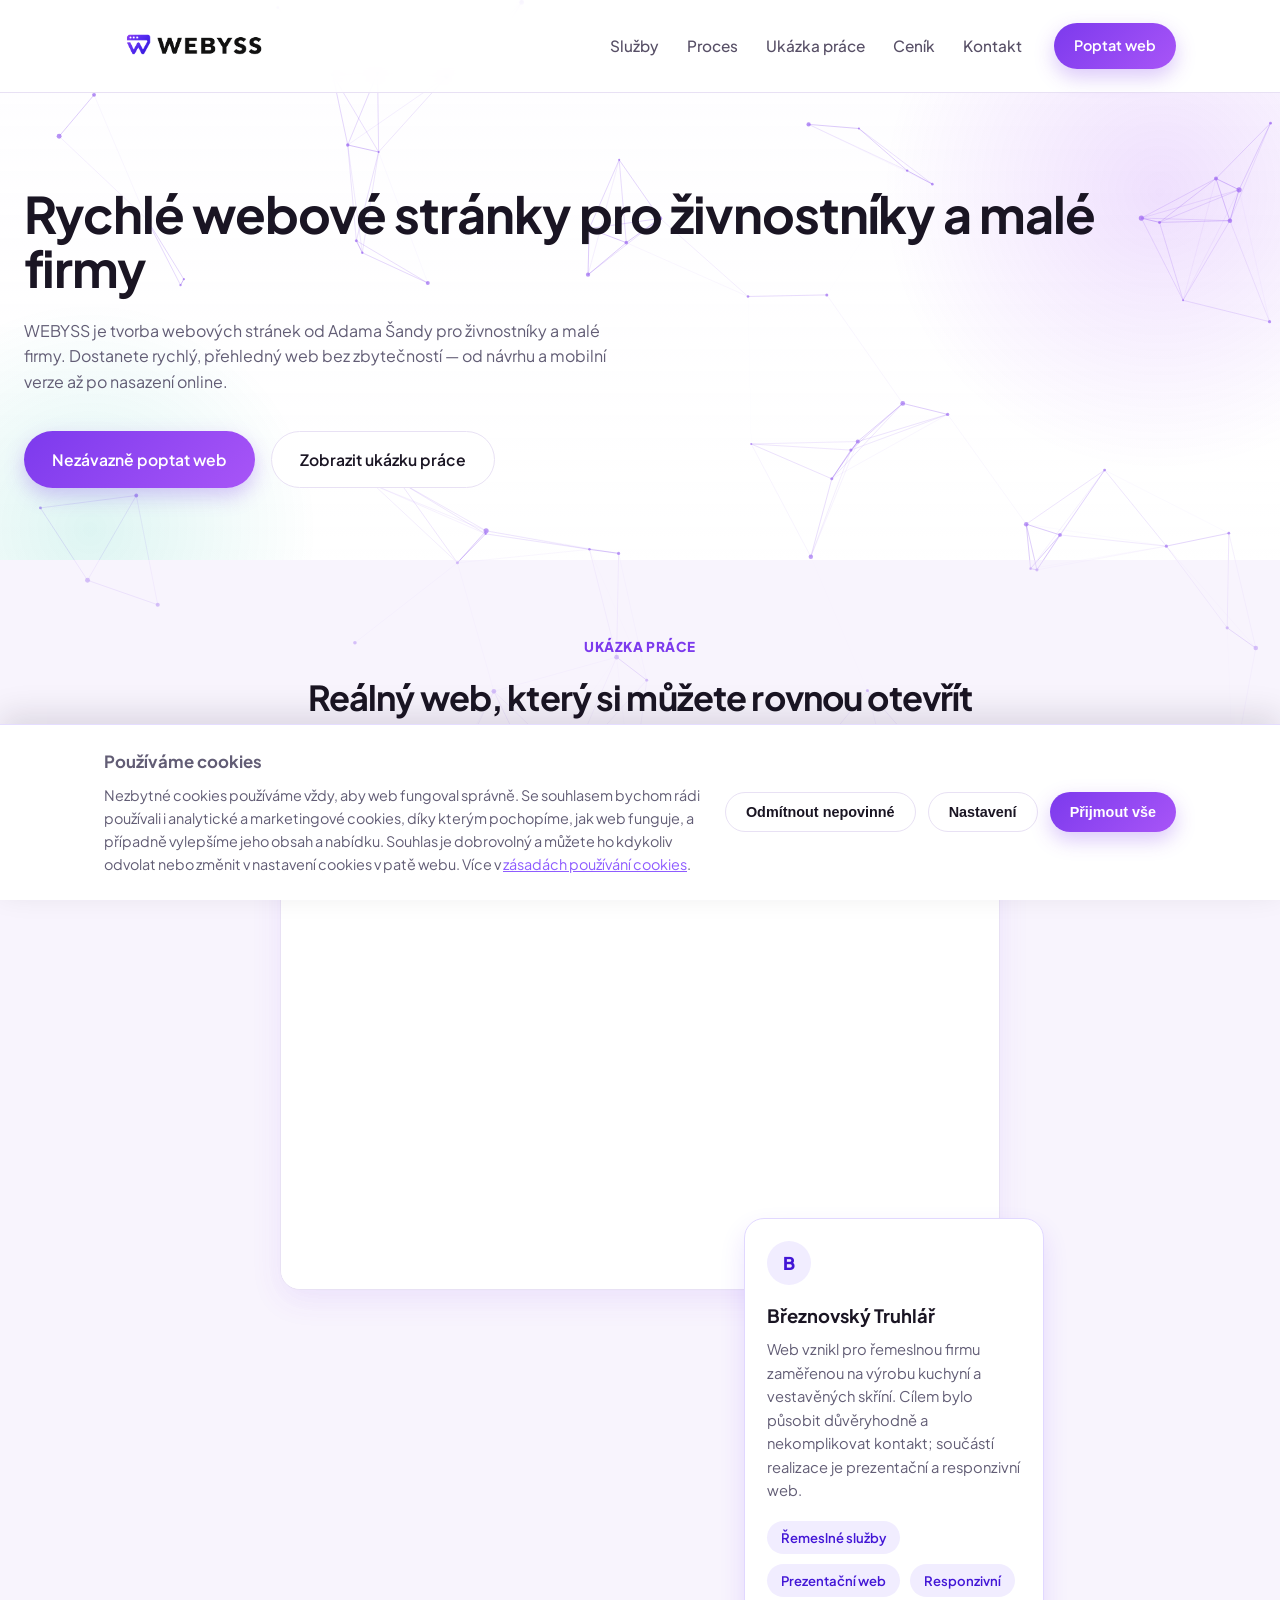
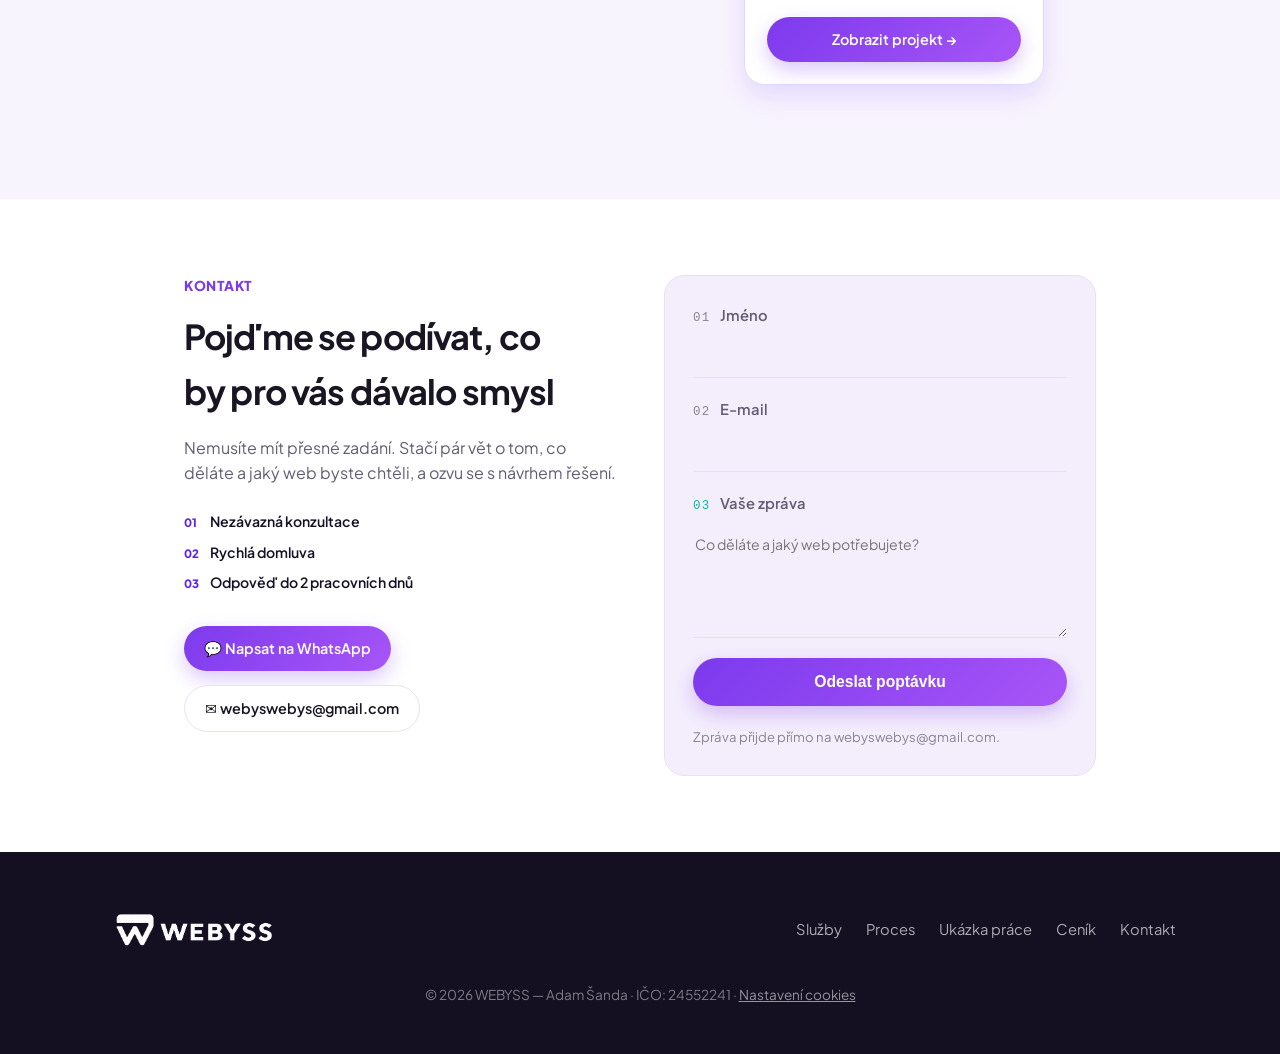
==== commit fbf8db04: "Restore mobile project link" ====
--- a/index.html
+++ b/index.html
@@ -147,6 +147,9 @@
               <li>Individuální přístup</li>
             </ul>
           </div>
+          <a href="https://breznovskytruhlar.cz/" target="_blank" rel="noopener noreferrer" class="showcase-mobile-btn">
+            Prohlédnout projekt <span aria-hidden="true">→</span>
+          </a>
         </div>
 
         <div class="showcase-card">
--- a/styles.css
+++ b/styles.css
@@ -1601,3 +1601,429 @@
   .cookie-modal-actions .btn { width: 100%; }
 }
 
+/* -------------------- WEBYSS angular visual system -------------------- */
+
+:root {
+  --purple: #5a22ff;
+  --purple-dark: #4216d6;
+  --purple-light: #8e5cff;
+  --purple-tint: #f1edff;
+  --border: #e5ddff;
+  --ink: #151126;
+  --ink-soft: #625d75;
+  --bg-alt: #f8f5ff;
+  --radius: 8px;
+}
+
+.site-header {
+  background: rgba(255, 255, 255, 0.94);
+  border-bottom-color: #e8e0ff;
+}
+
+.container { max-width: 1000px; }
+
+.main-nav a {
+  font-weight: 600;
+  color: #57516a;
+}
+
+.main-nav a:hover { color: var(--purple); }
+
+.btn {
+  min-height: 42px;
+  padding: 0 28px 0 20px;
+  border-radius: 0;
+  clip-path: polygon(0 0, calc(100% - 13px) 0, 100% 50%, calc(100% - 13px) 100%, 0 100%);
+  font-size: 0.82rem;
+  font-weight: 700;
+  transition: filter 0.15s ease, transform 0.15s ease;
+}
+
+.btn-small {
+  min-height: 34px;
+  padding: 0 22px 0 15px;
+  font-size: 0.72rem;
+}
+
+.btn-primary {
+  background: #6530f4;
+  box-shadow: none;
+}
+
+.btn-primary:hover {
+  transform: translateY(-1px);
+  box-shadow: none;
+  filter: brightness(1.08);
+}
+
+.btn-ghost {
+  border: 1px solid #bcb0e9;
+  background: rgba(255, 255, 255, 0.76);
+  color: var(--ink);
+}
+
+.btn-ghost:hover {
+  border-color: var(--purple);
+  color: var(--purple);
+  transform: translateY(-1px);
+}
+
+.header-cta { min-height: 36px; }
+
+.section {
+  background: rgba(255, 255, 255, 0.88);
+}
+
+.section-alt {
+  background: linear-gradient(90deg, rgba(246, 241, 255, 0.94), rgba(251, 249, 255, 0.86));
+}
+
+.section-tag,
+.pricing-eyebrow,
+.pricing-label {
+  font-size: 0.7rem;
+  font-weight: 800;
+  letter-spacing: 0.04em;
+}
+
+h2 {
+  font-size: clamp(1.45rem, 3vw, 2rem);
+  letter-spacing: -0.025em;
+}
+
+.hero,
+.page-header {
+  background: rgba(255, 255, 255, 0.88);
+}
+
+.hero-glow,
+.hero-glow-teal { display: none; }
+
+.hero h1,
+.page-header h1 {
+  letter-spacing: -0.04em;
+}
+
+.hero-lead,
+.section-lead { font-size: 0.88rem; }
+
+.eyebrow {
+  padding: 4px 11px;
+  border-radius: 0;
+  background: var(--purple-tint);
+  color: var(--purple);
+  font-size: 0.7rem;
+  font-weight: 800;
+}
+
+.back-link {
+  color: #78728d;
+  font-size: 0.75rem;
+}
+
+.card,
+.contact-form,
+.showcase-frame,
+.showcase-card,
+.pricing-offer,
+.pricing-example,
+.pricing-cta {
+  border-radius: 5px;
+  box-shadow: none;
+}
+
+.showcase-frame {
+  border-color: #e0d5ff;
+  box-shadow: 0 10px 26px rgba(90, 34, 255, 0.07);
+}
+
+.browser-bar { background: #fbfaff; }
+
+.home-page .showcase-card {
+  border-color: #e1d8ff;
+  box-shadow: 0 12px 26px rgba(90, 34, 255, 0.12);
+}
+
+.showcase-card .btn,
+.pricing-button,
+.pricing-cta .btn { clip-path: polygon(0 0, calc(100% - 13px) 0, 100% 50%, calc(100% - 13px) 100%, 0 100%); }
+
+.contact-form {
+  background: #faf8ff;
+  border-color: #e3dbff;
+}
+
+.contact-form input,
+.contact-form textarea { font-size: 0.88rem; }
+
+.contact-form button { width: 100%; }
+
+.services-page .service-row {
+  border-color: #e4dcff;
+}
+
+.services-page .service-num {
+  color: #d9ceff;
+  font-weight: 700;
+}
+
+.services-page .service-row:hover {
+  padding-left: 0;
+  background: rgba(241, 237, 255, 0.48);
+}
+
+.services-page .service-row:hover .service-body h3,
+.services-page .service-row:nth-child(even):hover .service-body h3 { color: var(--ink); }
+
+.audience-item { border-color: #ded4ff; }
+
+.process-page .timeline::before { background: #ded4ff; }
+
+.timeline-marker {
+  width: 30px;
+  height: 30px;
+  left: -45px;
+  background: #ede7ff;
+  color: var(--purple);
+  font-size: 0.78rem;
+}
+
+.process-page .timeline-item:nth-child(even) .timeline-marker {
+  background: #dff8f4;
+  color: #139887;
+}
+
+.pricing-page {
+  background: rgba(255, 255, 255, 0.9);
+}
+
+.pricing-offer,
+.pricing-example { border-color: #e0d6ff; }
+
+.pricing-cta { border-color: #e1d8ff; }
+
+.site-footer { background: #151126; }
+
+@media (max-width: 560px) {
+  .site-header { backdrop-filter: none; }
+  .header-inner { min-height: 56px; }
+  .logo { width: 126px; height: 42px; }
+  .hero { padding-top: 76px; }
+  .hero h1 { font-size: 2.15rem; }
+  .page-header { padding-top: 62px; }
+  .section { padding: 60px 0; }
+  .btn { min-height: 40px; }
+}
+
+/* Pricing composition matched to the compact reference layout. */
+.pricing-page {
+  padding: 0 0 52px;
+  background:
+    radial-gradient(circle at 88% 6%, rgba(153, 91, 255, 0.2), transparent 24%),
+    #fff;
+}
+
+.pricing-page .container {
+  max-width: 640px;
+  padding-right: 34px;
+  padding-left: 34px;
+}
+
+.pricing-page h1 {
+  max-width: 430px;
+  margin-bottom: 28px;
+  font-size: clamp(2.45rem, 8vw, 3.25rem);
+  line-height: 1.02;
+  letter-spacing: -0.04em;
+}
+
+.pricing-eyebrow,
+.pricing-label {
+  margin-bottom: 8px;
+  font-size: 0.68rem;
+  letter-spacing: 0.035em;
+}
+
+.pricing-offer {
+  grid-template-columns: 0.9fr 1.1fr;
+  min-height: 222px;
+  border-radius: 5px;
+  background: rgba(255, 255, 255, 0.94);
+}
+
+.pricing-price-block {
+  padding: 25px 31px 22px;
+}
+
+.pricing-from,
+.pricing-vat { font-size: 0.76rem; }
+
+.pricing-amount {
+  margin: 7px 0 6px;
+  font-size: clamp(2.2rem, 7.3vw, 3.1rem);
+  white-space: nowrap;
+}
+
+.pricing-button {
+  min-height: 36px;
+  margin-top: 18px;
+  padding-right: 24px;
+  padding-left: 16px;
+  font-size: 0.72rem;
+}
+
+.pricing-features { padding: 13px 31px; }
+
+.pricing-features li {
+  gap: 14px;
+  min-height: 47px;
+  padding: 10px 0;
+  font-size: 0.76rem;
+}
+
+.pricing-feature-icon { width: 23px; font-size: 1.35rem; }
+
+.pricing-examples { margin-top: 30px; }
+
+.pricing-examples h2 {
+  margin-bottom: 4px;
+  font-size: 1.25rem;
+  line-height: 1.1;
+}
+
+.pricing-example-list { gap: 5px; }
+
+.pricing-example {
+  min-height: 51px;
+  padding: 12px 18px;
+  border-radius: 4px;
+  font-size: 0.75rem;
+}
+
+.pricing-example strong { font-size: 0.76rem; }
+
+.pricing-cta {
+  min-height: 66px;
+  gap: 13px;
+  margin-top: 8px;
+  padding: 10px 18px;
+  border-radius: 4px;
+}
+
+.pricing-cta-icon {
+  width: 42px;
+  height: 42px;
+  font-size: 1.55rem;
+}
+
+.pricing-cta strong { font-size: 0.75rem; }
+.pricing-cta p { font-size: 0.62rem; }
+.pricing-cta .btn { min-height: 36px; font-size: 0.72rem; }
+
+@media (max-width: 560px) {
+  .pricing-page { padding-top: 28px; }
+  .pricing-page .container { padding-right: 20px; padding-left: 20px; }
+  .pricing-page h1 { font-size: 2.3rem; }
+  .pricing-offer { grid-template-columns: 1fr; min-height: 0; }
+  .pricing-price-block { padding: 24px; }
+  .pricing-features { padding: 8px 24px; }
+  .pricing-example { font-size: 0.76rem; }
+}
+
+/* Restore the original site styling everywhere except the reference-matched pricing page. */
+body:not(.pricing-page-body) {
+  color: #1a1523;
+  background: #fff;
+}
+
+body:not(.pricing-page-body) .container { max-width: 1120px; }
+
+body:not(.pricing-page-body) .site-header {
+  background: rgba(255, 255, 255, 0.85);
+  border-bottom-color: #e8e1f4;
+}
+
+body:not(.pricing-page-body) .header-inner {
+  gap: 24px;
+  min-height: 0;
+  padding-top: 16px;
+  padding-bottom: 16px;
+}
+
+body:not(.pricing-page-body) .logo { width: 180px; height: 60px; }
+body:not(.pricing-page-body) .main-nav { gap: 28px; }
+body:not(.pricing-page-body) .main-nav a { color: #574f66; font-size: 0.96rem; font-weight: 500; }
+body:not(.pricing-page-body) .main-nav a:hover { color: #7c3aed; }
+body:not(.pricing-page-body) .header-cta { margin-left: 8px; }
+
+body:not(.pricing-page-body) .btn {
+  min-height: 0;
+  padding: 15px 28px;
+  border-radius: 999px;
+  clip-path: none;
+  font-size: 0.98rem;
+  font-weight: 600;
+}
+
+body:not(.pricing-page-body) .btn-small { padding: 11px 20px; font-size: 0.9rem; }
+
+body:not(.pricing-page-body) .btn-primary {
+  background: linear-gradient(135deg, #7c3aed, #a855f7);
+  box-shadow: 0 8px 20px rgba(124, 58, 237, 0.28);
+}
+
+body:not(.pricing-page-body) .btn-primary:hover {
+  transform: translateY(-2px);
+  box-shadow: 0 12px 26px rgba(124, 58, 237, 0.35);
+  filter: none;
+}
+
+body:not(.pricing-page-body) .btn-ghost {
+  border: 1.5px solid #e8e1f4;
+  background: #fff;
+  color: #1a1523;
+}
+
+body:not(.pricing-page-body) .btn-ghost:hover {
+  border-color: #7c3aed;
+  color: #7c3aed;
+  transform: translateY(-2px);
+}
+
+body:not(.pricing-page-body) .section { padding: 76px 0; background: rgba(255, 255, 255, 0.62); }
+body:not(.pricing-page-body) .section-alt { background: rgba(244, 238, 252, 0.62); }
+body:not(.pricing-page-body) .section-tag { color: #7c3aed; font-size: 0.85rem; }
+body:not(.pricing-page-body) h2 { font-size: clamp(1.65rem, 3vw, 2.15rem); }
+body:not(.pricing-page-body) .hero,
+body:not(.pricing-page-body) .page-header { background: linear-gradient(180deg, rgba(251, 249, 255, 0.22), rgba(255, 255, 255, 0.3)); }
+body:not(.pricing-page-body) .hero-glow,
+body:not(.pricing-page-body) .hero-glow-teal { display: block; }
+body:not(.pricing-page-body) .hero h1,
+body:not(.pricing-page-body) .page-header h1 { letter-spacing: -0.02em; }
+body:not(.pricing-page-body) .hero-lead,
+body:not(.pricing-page-body) .section-lead { font-size: 1rem; }
+body:not(.pricing-page-body) .eyebrow {
+  padding: 8px 16px;
+  border-radius: 999px;
+  background: #f1e8ff;
+  color: #6926d1;
+  font-size: 0.85rem;
+  font-weight: 600;
+}
+
+body:not(.pricing-page-body) .back-link { color: #8a8296; font-size: 0.9rem; }
+body:not(.pricing-page-body) .card,
+body:not(.pricing-page-body) .contact-form,
+body:not(.pricing-page-body) .showcase-frame,
+body:not(.pricing-page-body) .showcase-card { border-radius: 20px; }
+body:not(.pricing-page-body) .contact-form { background: #f4eefc; border-color: #e8e1f4; }
+body:not(.pricing-page-body) .showcase-frame { border-color: #e8e1f4; box-shadow: 0 10px 30px rgba(124, 58, 237, 0.1); }
+body:not(.pricing-page-body) .browser-bar { background: #f4eefc; }
+body:not(.pricing-page-body) .site-footer { background: #150f22; }
+
+@media (max-width: 560px) {
+  body:not(.pricing-page-body) .header-inner { min-height: 0; }
+  body:not(.pricing-page-body) .logo { width: 180px; height: 60px; }
+  body:not(.pricing-page-body) .btn { min-height: 0; }
+}
+
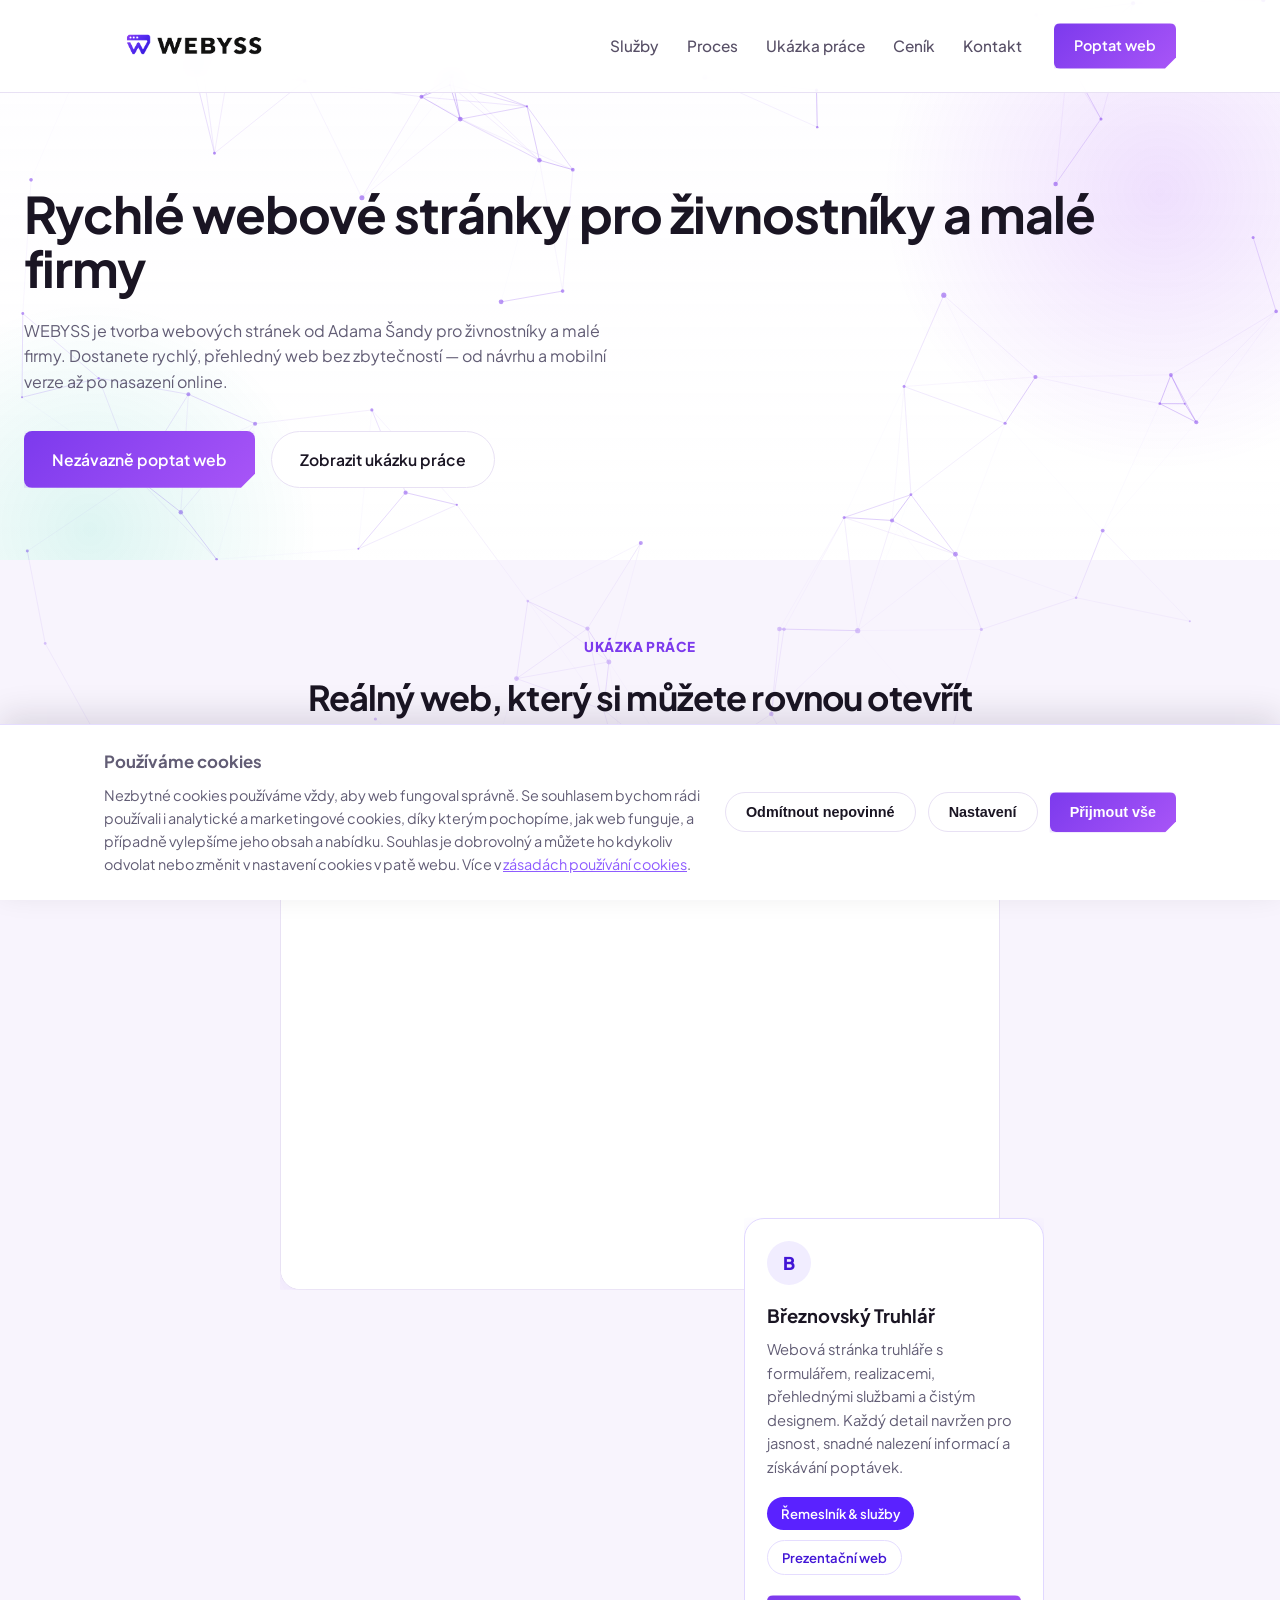
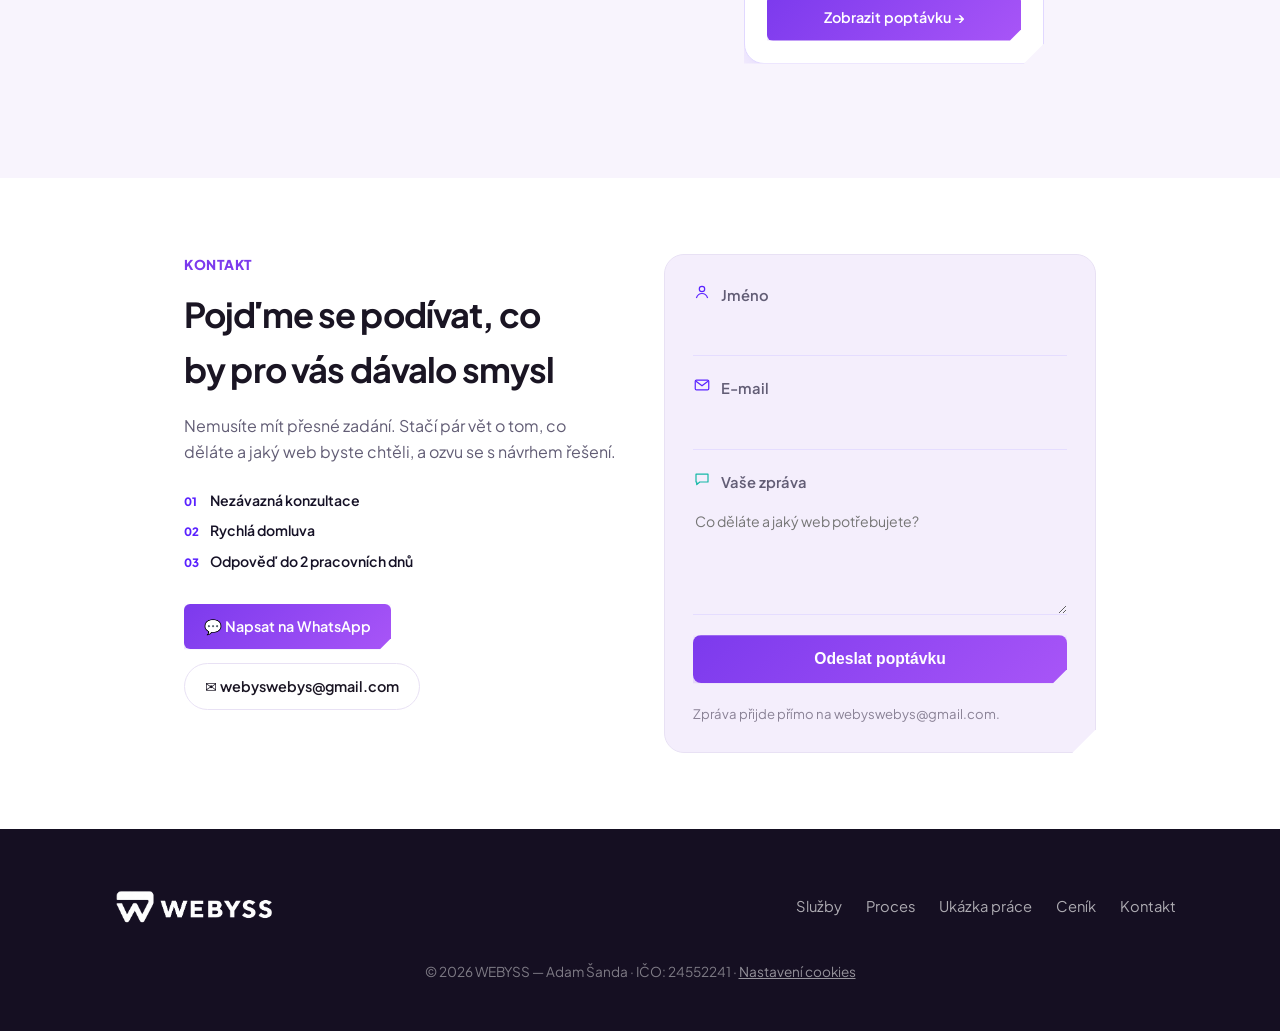
==== commit c08d7c54: "Redesign pricing page layout and unify chamfered-corner shape across buttons and boxes" ====
--- a/index.html
+++ b/index.html
@@ -156,17 +156,16 @@
           <span class="showcase-avatar" aria-hidden="true">B</span>
           <h3>Březnovský Truhlář</h3>
           <p>
-            Web vznikl pro řemeslnou firmu zaměřenou na výrobu kuchyní a vestavěných
-            skříní. Cílem bylo působit důvěryhodně a nekomplikovat kontakt; součástí
-            realizace je prezentační a responzivní web.
+            Webová stránka truhláře s formulářem, realizacemi, přehlednými službami
+            a čistým designem. Každý detail navržen pro jasnost, snadné nalezení
+            informací a získávání poptávek.
           </p>
           <ul class="tags">
-            <li>Řemeslné služby</li>
+            <li>Řemeslník &amp; služby</li>
             <li>Prezentační web</li>
-            <li>Responzivní</li>
           </ul>
           <a href="https://breznovskytruhlar.cz/" target="_blank" rel="noopener noreferrer" class="btn btn-primary btn-small">
-            Zobrazit projekt →
+            Zobrazit poptávku →
           </a>
         </div>
       </div>
@@ -203,21 +202,27 @@
         <input type="text" name="_gotcha" class="hp-field" tabindex="-1" autocomplete="off" aria-hidden="true">
         <div class="field">
           <div class="field-head">
-            <span class="field-index">01</span>
+            <span class="field-icon" aria-hidden="true">
+              <svg viewBox="0 0 24 24" fill="none" stroke="currentColor" stroke-width="1.6"><circle cx="12" cy="8" r="3.6"/><path d="M4.5 20c1.4-4 4.2-6 7.5-6s6.1 2 7.5 6"/></svg>
+            </span>
             <label for="f-jmeno">Jméno</label>
           </div>
           <input type="text" id="f-jmeno" name="jmeno" required autocomplete="name">
         </div>
         <div class="field">
           <div class="field-head">
-            <span class="field-index">02</span>
+            <span class="field-icon" aria-hidden="true">
+              <svg viewBox="0 0 24 24" fill="none" stroke="currentColor" stroke-width="1.6"><rect x="3" y="5.5" width="18" height="13" rx="1.6"/><path d="m4 7 8 6 8-6"/></svg>
+            </span>
             <label for="f-email">E-mail</label>
           </div>
           <input type="email" id="f-email" name="email" required autocomplete="email">
         </div>
         <div class="field field-accent-teal">
           <div class="field-head">
-            <span class="field-index">03</span>
+            <span class="field-icon" aria-hidden="true">
+              <svg viewBox="0 0 24 24" fill="none" stroke="currentColor" stroke-width="1.6"><path d="M4 5.5h16v10.5H9l-4 3.5v-3.5H4Z" stroke-linejoin="round"/></svg>
+            </span>
             <label for="f-zprava">Vaše zpráva</label>
           </div>
           <textarea id="f-zprava" name="zprava" rows="5" required placeholder="Co děláte a jaký web potřebujete?"></textarea>
--- a/styles.css
+++ b/styles.css
@@ -467,6 +467,7 @@
   border-radius: 8px;
   background: rgba(255, 255, 255, 0.82);
   box-shadow: 0 12px 32px rgba(85, 36, 170, 0.06);
+  clip-path: polygon(0 0, 100% 0, 100% calc(100% - 20px), calc(100% - 20px) 100%, 0 100%);
 }
 
 .pricing-price-block {
@@ -511,12 +512,20 @@
 .pricing-features li:last-child { border-bottom: 0; }
 
 .pricing-feature-icon {
-  width: 30px;
+  display: inline-flex;
+  align-items: center;
+  justify-content: center;
+  width: 44px;
+  height: 44px;
+  border: 1px solid var(--border);
+  border-radius: 10px;
   color: var(--purple);
-  font-size: 1.7rem;
-  font-weight: 400;
-  line-height: 1;
-  text-align: center;
+  flex-shrink: 0;
+}
+
+.pricing-feature-icon svg {
+  width: 25px;
+  height: 25px;
 }
 
 .pricing-examples { margin-top: 58px; }
@@ -541,6 +550,28 @@
   background: rgba(255, 255, 255, 0.76);
   color: var(--ink-soft);
   font-weight: 600;
+  clip-path: polygon(0 0, 100% 0, 100% calc(100% - 16px), calc(100% - 16px) 100%, 0 100%);
+}
+
+.pricing-example-info {
+  display: flex;
+  align-items: center;
+  gap: 18px;
+}
+
+.pricing-example-icon {
+  display: inline-flex;
+  align-items: center;
+  justify-content: center;
+  width: 32px;
+  height: 32px;
+  color: var(--ink);
+  flex-shrink: 0;
+}
+
+.pricing-example-icon svg {
+  width: 25px;
+  height: 25px;
 }
 
 .pricing-example strong { white-space: nowrap; }
@@ -555,6 +586,7 @@
   border: 1px solid var(--border);
   border-radius: 6px;
   background: linear-gradient(90deg, rgba(124, 58, 237, 0.08), rgba(168, 85, 247, 0.04));
+  clip-path: polygon(0 0, 100% 0, 100% calc(100% - 16px), calc(100% - 16px) 100%, 0 100%);
 }
 
 .pricing-cta-icon {
@@ -719,6 +751,7 @@
   border: 1px solid var(--border);
   box-shadow: var(--shadow);
   background: #fff;
+  clip-path: polygon(0 0, 100% 0, 100% calc(100% - 28px), calc(100% - 28px) 100%, 0 100%);
 }
 
 .browser-bar {
@@ -773,6 +806,7 @@
   border-radius: var(--radius);
   box-shadow: 0 24px 50px rgba(124, 58, 237, 0.2);
   padding: 28px;
+  clip-path: polygon(0 0, 100% 0, 100% calc(100% - 20px), calc(100% - 20px) 100%, 0 100%);
 }
 
 .showcase-avatar {
@@ -804,12 +838,18 @@
 }
 
 .tags li {
-  background: var(--purple-tint);
-  color: var(--purple-dark);
+  background: var(--purple);
+  color: #fff;
   font-size: 0.82rem;
   font-weight: 600;
   padding: 6px 14px;
   border-radius: 999px;
+}
+
+.tags li:not(:first-child) {
+  background: transparent;
+  color: var(--purple-dark);
+  border: 1.5px solid var(--border);
 }
 
 /* -------------------- Pricing -------------------- */
@@ -940,6 +980,7 @@
   display: flex;
   flex-direction: column;
   gap: 30px;
+  clip-path: polygon(0 0, 100% 0, 100% calc(100% - 24px), calc(100% - 24px) 100%, 0 100%);
 }
 
 .field {
@@ -954,11 +995,15 @@
   gap: 10px;
 }
 
-.field-index {
-  font-family: "Courier New", monospace;
-  font-size: 0.78rem;
-  letter-spacing: 0.1em;
-  color: var(--muted);
+.field-icon {
+  display: inline-flex;
+  align-items: center;
+  color: var(--purple);
+}
+
+.field-icon svg {
+  width: 18px;
+  height: 18px;
 }
 
 .field label {
@@ -987,7 +1032,7 @@
   border-color: var(--purple);
 }
 
-.field-accent-teal .field-index { color: var(--teal); }
+.field-accent-teal .field-icon { color: var(--teal); }
 
 .field-accent-teal textarea:focus {
   border-color: var(--teal);
@@ -1363,11 +1408,38 @@
   color: var(--ink);
 }
 
+.faq-item summary {
+  position: relative;
+  padding-right: 34px;
+  color: var(--ink);
+  cursor: pointer;
+  font-size: 1.1rem;
+  font-weight: 700;
+  list-style: none;
+}
+
+.faq-item summary::-webkit-details-marker { display: none; }
+
+.faq-item summary::after {
+  content: "+";
+  position: absolute;
+  top: -3px;
+  right: 0;
+  color: var(--purple);
+  font-size: 1.45rem;
+  font-weight: 400;
+  line-height: 1;
+}
+
+.faq-item[open] summary::after { content: "−"; }
+
 .faq-item p {
   margin: 0;
   color: var(--ink-soft);
   font-size: 0.96rem;
 }
+
+.faq-item summary + p { margin-top: 12px; }
 
 /* -------------------- Cookie consent -------------------- */
 
@@ -1744,9 +1816,15 @@
   box-shadow: 0 12px 26px rgba(90, 34, 255, 0.12);
 }
 
-.showcase-card .btn,
-.pricing-button,
-.pricing-cta .btn { clip-path: polygon(0 0, calc(100% - 13px) 0, 100% 50%, calc(100% - 13px) 100%, 0 100%); }
+.btn-primary {
+  border-radius: 8px !important;
+  clip-path: polygon(0 0, 100% 0, 100% calc(100% - 14px), calc(100% - 14px) 100%, 0 100%) !important;
+}
+
+.btn-primary.btn-small {
+  border-radius: 6px !important;
+  clip-path: polygon(0 0, 100% 0, 100% calc(100% - 11px), calc(100% - 11px) 100%, 0 100%) !important;
+}
 
 .contact-form {
   background: #faf8ff;
@@ -1881,7 +1959,8 @@
   font-size: 0.76rem;
 }
 
-.pricing-feature-icon { width: 23px; font-size: 1.35rem; }
+.pricing-feature-icon { width: 38px; height: 38px; border-radius: 9px; }
+.pricing-feature-icon svg { width: 21px; height: 21px; }
 
 .pricing-examples { margin-top: 30px; }
 
@@ -1928,6 +2007,105 @@
   .pricing-price-block { padding: 24px; }
   .pricing-features { padding: 8px 24px; }
   .pricing-example { font-size: 0.76rem; }
+}
+
+/* Keep the pricing page focused on the reference composition. */
+.pricing-page-body #network-bg,
+.pricing-page-body .site-header,
+.pricing-page-body .section,
+.pricing-page-body .site-footer,
+.pricing-page-body .cookie-banner,
+.pricing-page-body .cookie-modal-overlay {
+  display: none;
+}
+
+.pricing-page-body .pricing-page {
+  min-height: 100vh;
+  padding: 54px 0 14px;
+  background:
+    radial-gradient(circle at 88% 8%, rgba(153, 91, 255, 0.2), transparent 25%),
+    #fff;
+}
+
+.pricing-page-body .pricing-page .container {
+  max-width: 768px;
+  padding-right: 22px;
+  padding-left: 25px;
+}
+
+.pricing-page-body .pricing-page h1 {
+  max-width: 325px;
+  margin-bottom: 40px;
+  font-size: 3.6rem;
+  line-height: 1.08;
+}
+
+.pricing-page-body .pricing-eyebrow { margin-bottom: 20px; }
+
+.pricing-page-body .pricing-offer {
+  grid-template-columns: 0.96fr 1.04fr;
+  min-height: 284px;
+}
+
+.pricing-page-body .pricing-price-block {
+  min-width: 0;
+  padding: 31px 40px;
+}
+.pricing-page-body .pricing-amount { font-size: 3.8rem; }
+.pricing-page-body .pricing-button {
+  min-height: 46px;
+  margin-top: 28px;
+  font-size: 1rem;
+}
+.pricing-page-body .pricing-features {
+  min-width: 0;
+  padding: 22px 40px;
+}
+.pricing-page-body .pricing-features li { min-height: 56px; font-size: 0.95rem; }
+.pricing-page-body .pricing-examples { margin-top: 39px; }
+.pricing-page-body .pricing-examples h2 { margin-bottom: 10px; font-size: 1.8rem; }
+.pricing-page-body .pricing-example { min-height: 62px; padding: 16px 24px; font-size: 0.95rem; }
+.pricing-page-body .pricing-cta { min-height: 84px; margin-top: 17px; padding: 16px 24px; }
+.pricing-page-body .pricing-cta strong { font-size: 0.95rem; }
+.pricing-page-body .pricing-cta p { font-size: 0.78rem; }
+
+@media (max-width: 560px) {
+  .pricing-page-body .pricing-page { padding-top: 32px; }
+  .pricing-page-body .pricing-page .container { padding-right: 20px; padding-left: 20px; }
+  .pricing-page-body .pricing-page h1 { font-size: 2.3rem; margin-bottom: 28px; }
+  .pricing-page-body .pricing-eyebrow { margin-bottom: 8px; }
+  .pricing-page-body .pricing-offer { grid-template-columns: 1fr; }
+  .pricing-page-body .pricing-price-block { padding: 24px; }
+  .pricing-page-body .pricing-features { padding: 8px 24px; }
+  .pricing-page-body .pricing-amount { font-size: 3rem; }
+  .pricing-page-body .pricing-example { min-height: 51px; font-size: 0.76rem; }
+  .pricing-page-body .pricing-cta { min-height: 66px; }
+}
+
+/* The pricing page keeps the shared navigation and its FAQ below the reference block. */
+.pricing-page-body .site-header,
+.pricing-page-body .pricing-page-body .site-header {
+  display: block;
+}
+
+.pricing-page-body .pricing-page-body .section,
+.pricing-page-body .section#faq {
+  display: block;
+}
+
+.pricing-page-body section[hidden] { display: none; }
+.pricing-page-body .site-footer { display: block; }
+
+.pricing-page-body .section#faq {
+  padding: 76px 0;
+  background: rgba(248, 246, 255, 0.9);
+}
+
+.pricing-page-body .section#faq .container { max-width: 768px; }
+
+@media (max-width: 560px) {
+  .pricing-page-body .section#faq { padding: 58px 0; }
+  .pricing-page-body .section#faq .container { padding-right: 20px; padding-left: 20px; }
 }
 
 /* Restore the original site styling everywhere except the reference-matched pricing page. */
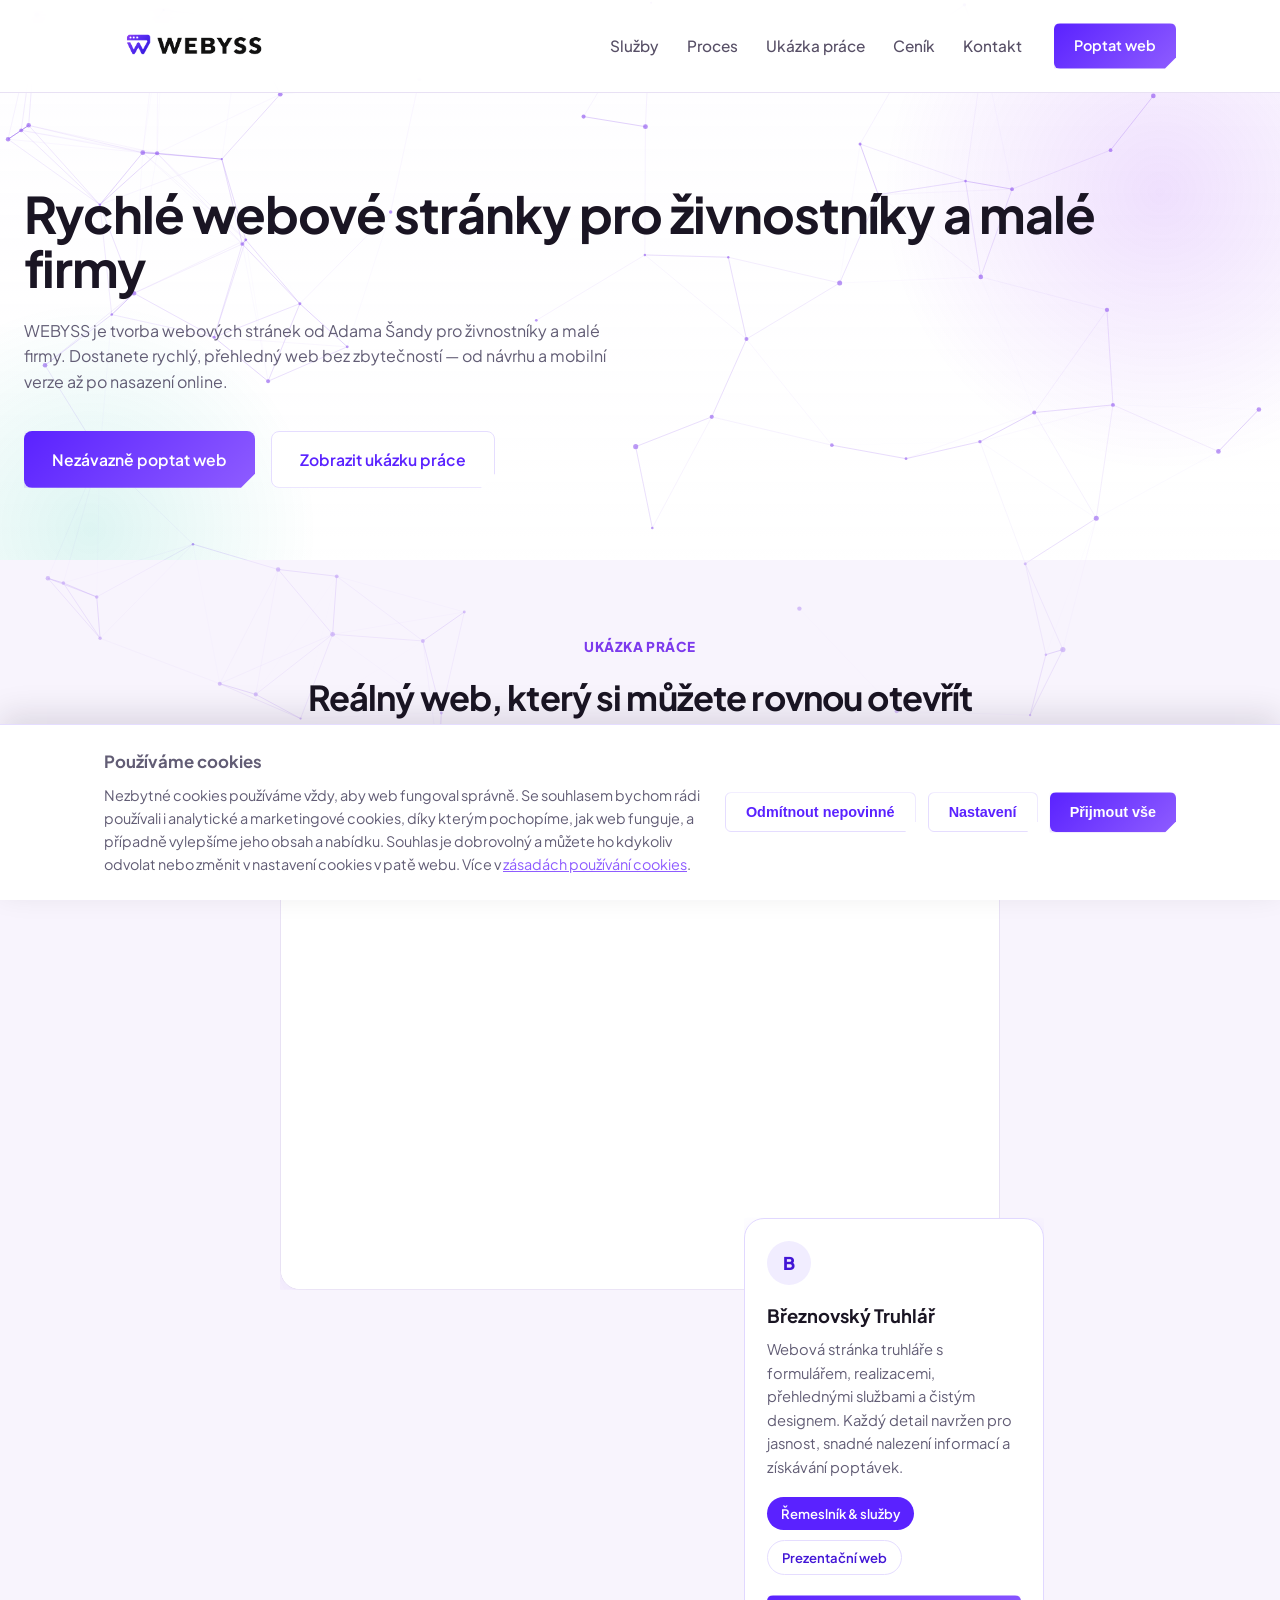
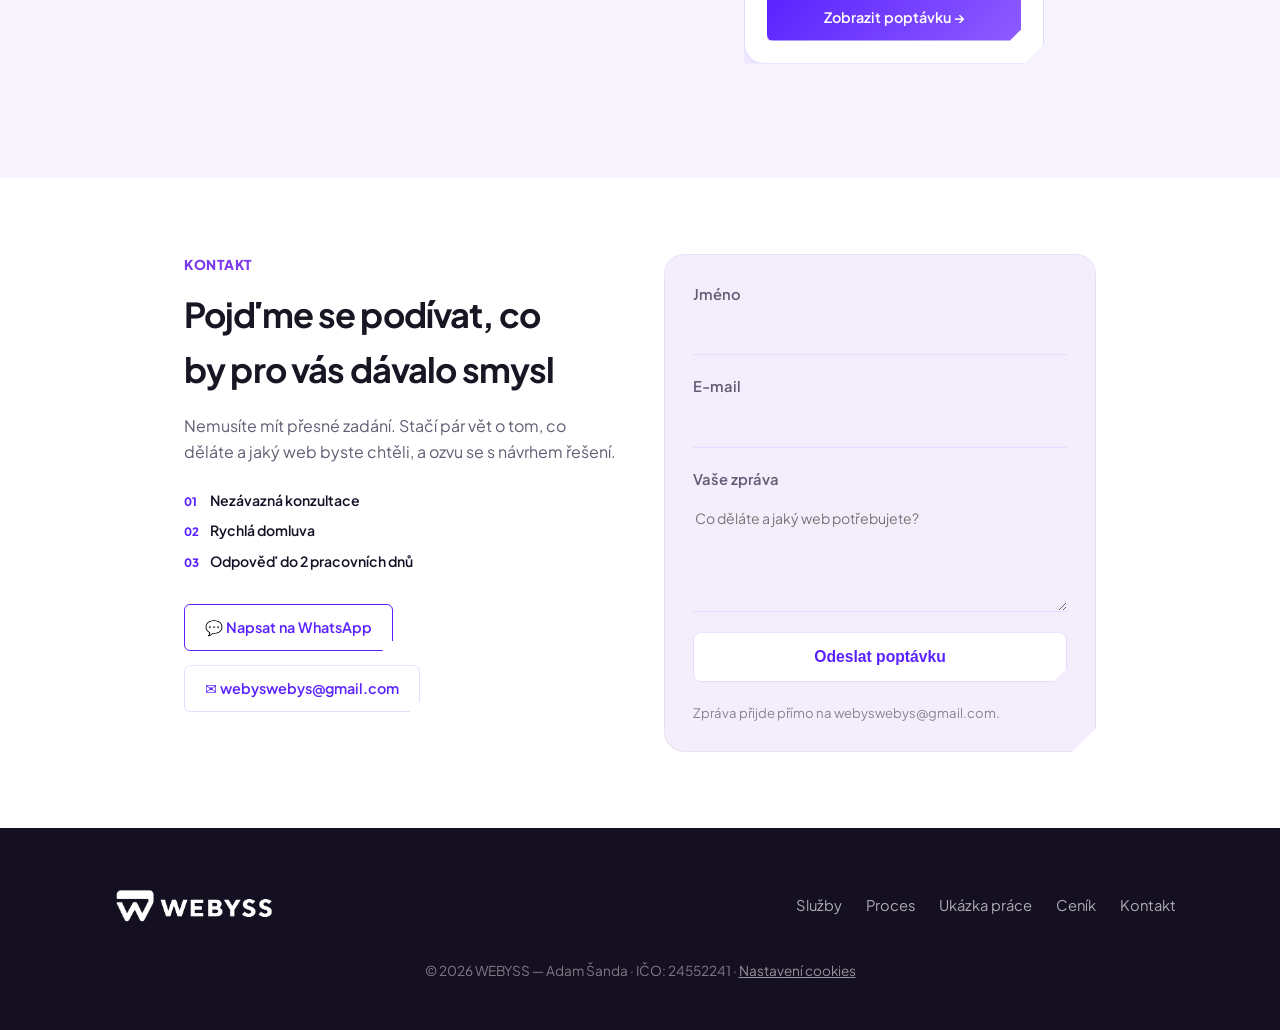
==== commit 9f5057b5: "Add 3-tier button system, update pricing FAQ answers, remove contact form field icons" ====
--- a/index.html
+++ b/index.html
@@ -188,7 +188,7 @@
           <li><span>03</span> Odpověď do 2 pracovních dnů</li>
         </ul>
         <div class="contact-links">
-          <a href="https://wa.me/420605997843?text=Ahoj%2C%20m%C3%A1m%20z%C3%A1jem%20o%20web" target="_blank" rel="noopener noreferrer" class="btn btn-primary btn-small">
+          <a href="https://wa.me/420605997843?text=Ahoj%2C%20m%C3%A1m%20z%C3%A1jem%20o%20web" target="_blank" rel="noopener noreferrer" class="btn btn-secondary btn-small">
             💬 Napsat na WhatsApp
           </a>
           <a href="mailto:webyswebys@gmail.com" class="btn btn-ghost btn-small">
@@ -202,32 +202,23 @@
         <input type="text" name="_gotcha" class="hp-field" tabindex="-1" autocomplete="off" aria-hidden="true">
         <div class="field">
           <div class="field-head">
-            <span class="field-icon" aria-hidden="true">
-              <svg viewBox="0 0 24 24" fill="none" stroke="currentColor" stroke-width="1.6"><circle cx="12" cy="8" r="3.6"/><path d="M4.5 20c1.4-4 4.2-6 7.5-6s6.1 2 7.5 6"/></svg>
-            </span>
             <label for="f-jmeno">Jméno</label>
           </div>
           <input type="text" id="f-jmeno" name="jmeno" required autocomplete="name">
         </div>
         <div class="field">
           <div class="field-head">
-            <span class="field-icon" aria-hidden="true">
-              <svg viewBox="0 0 24 24" fill="none" stroke="currentColor" stroke-width="1.6"><rect x="3" y="5.5" width="18" height="13" rx="1.6"/><path d="m4 7 8 6 8-6"/></svg>
-            </span>
             <label for="f-email">E-mail</label>
           </div>
           <input type="email" id="f-email" name="email" required autocomplete="email">
         </div>
         <div class="field field-accent-teal">
           <div class="field-head">
-            <span class="field-icon" aria-hidden="true">
-              <svg viewBox="0 0 24 24" fill="none" stroke="currentColor" stroke-width="1.6"><path d="M4 5.5h16v10.5H9l-4 3.5v-3.5H4Z" stroke-linejoin="round"/></svg>
-            </span>
             <label for="f-zprava">Vaše zpráva</label>
           </div>
           <textarea id="f-zprava" name="zprava" rows="5" required placeholder="Co děláte a jaký web potřebujete?"></textarea>
         </div>
-        <button type="submit" class="btn btn-primary">Odeslat poptávku</button>
+        <button type="submit" class="btn btn-ghost">Odeslat poptávku</button>
         <p class="form-note" id="form-status">Zpráva přijde přímo na webyswebys@gmail.com.</p>
       </form>
     </div>
--- a/styles.css
+++ b/styles.css
@@ -2205,3 +2205,58 @@
   body:not(.pricing-page-body) .btn { min-height: 0; }
 }
 
+/* -------------------- Button system: primary / secondary / tertiary-outline -------------------- */
+/* Forced with !important to win over the page-scoped overrides above, site-wide. */
+
+.btn-primary {
+  background: linear-gradient(135deg, var(--purple), var(--purple-light)) !important;
+  color: #fff !important;
+}
+
+.btn-primary:hover {
+  background: linear-gradient(135deg, var(--purple-dark), var(--purple)) !important;
+  filter: none !important;
+}
+
+.btn-secondary {
+  background: #fff !important;
+  color: var(--purple) !important;
+  border: 1.5px solid var(--purple) !important;
+  box-shadow: none !important;
+  border-radius: 8px !important;
+  clip-path: polygon(0 0, 100% 0, 100% calc(100% - 14px), calc(100% - 14px) 100%, 0 100%) !important;
+}
+
+.btn-secondary:hover {
+  background: var(--purple-tint) !important;
+  border-color: var(--purple-dark) !important;
+  color: var(--purple-dark) !important;
+  transform: translateY(-2px);
+}
+
+.btn-secondary.btn-small {
+  border-radius: 6px !important;
+  clip-path: polygon(0 0, 100% 0, 100% calc(100% - 11px), calc(100% - 11px) 100%, 0 100%) !important;
+}
+
+.btn-ghost {
+  background: #fff !important;
+  color: var(--purple) !important;
+  border: 1.5px solid var(--border) !important;
+  box-shadow: none !important;
+  border-radius: 8px !important;
+  clip-path: polygon(0 0, 100% 0, 100% calc(100% - 14px), calc(100% - 14px) 100%, 0 100%) !important;
+}
+
+.btn-ghost:hover {
+  border-color: var(--purple) !important;
+  background: var(--purple-tint) !important;
+  color: var(--purple-dark) !important;
+  transform: translateY(-2px);
+}
+
+.btn-ghost.btn-small {
+  border-radius: 6px !important;
+  clip-path: polygon(0 0, 100% 0, 100% calc(100% - 11px), calc(100% - 11px) 100%, 0 100%) !important;
+}
+
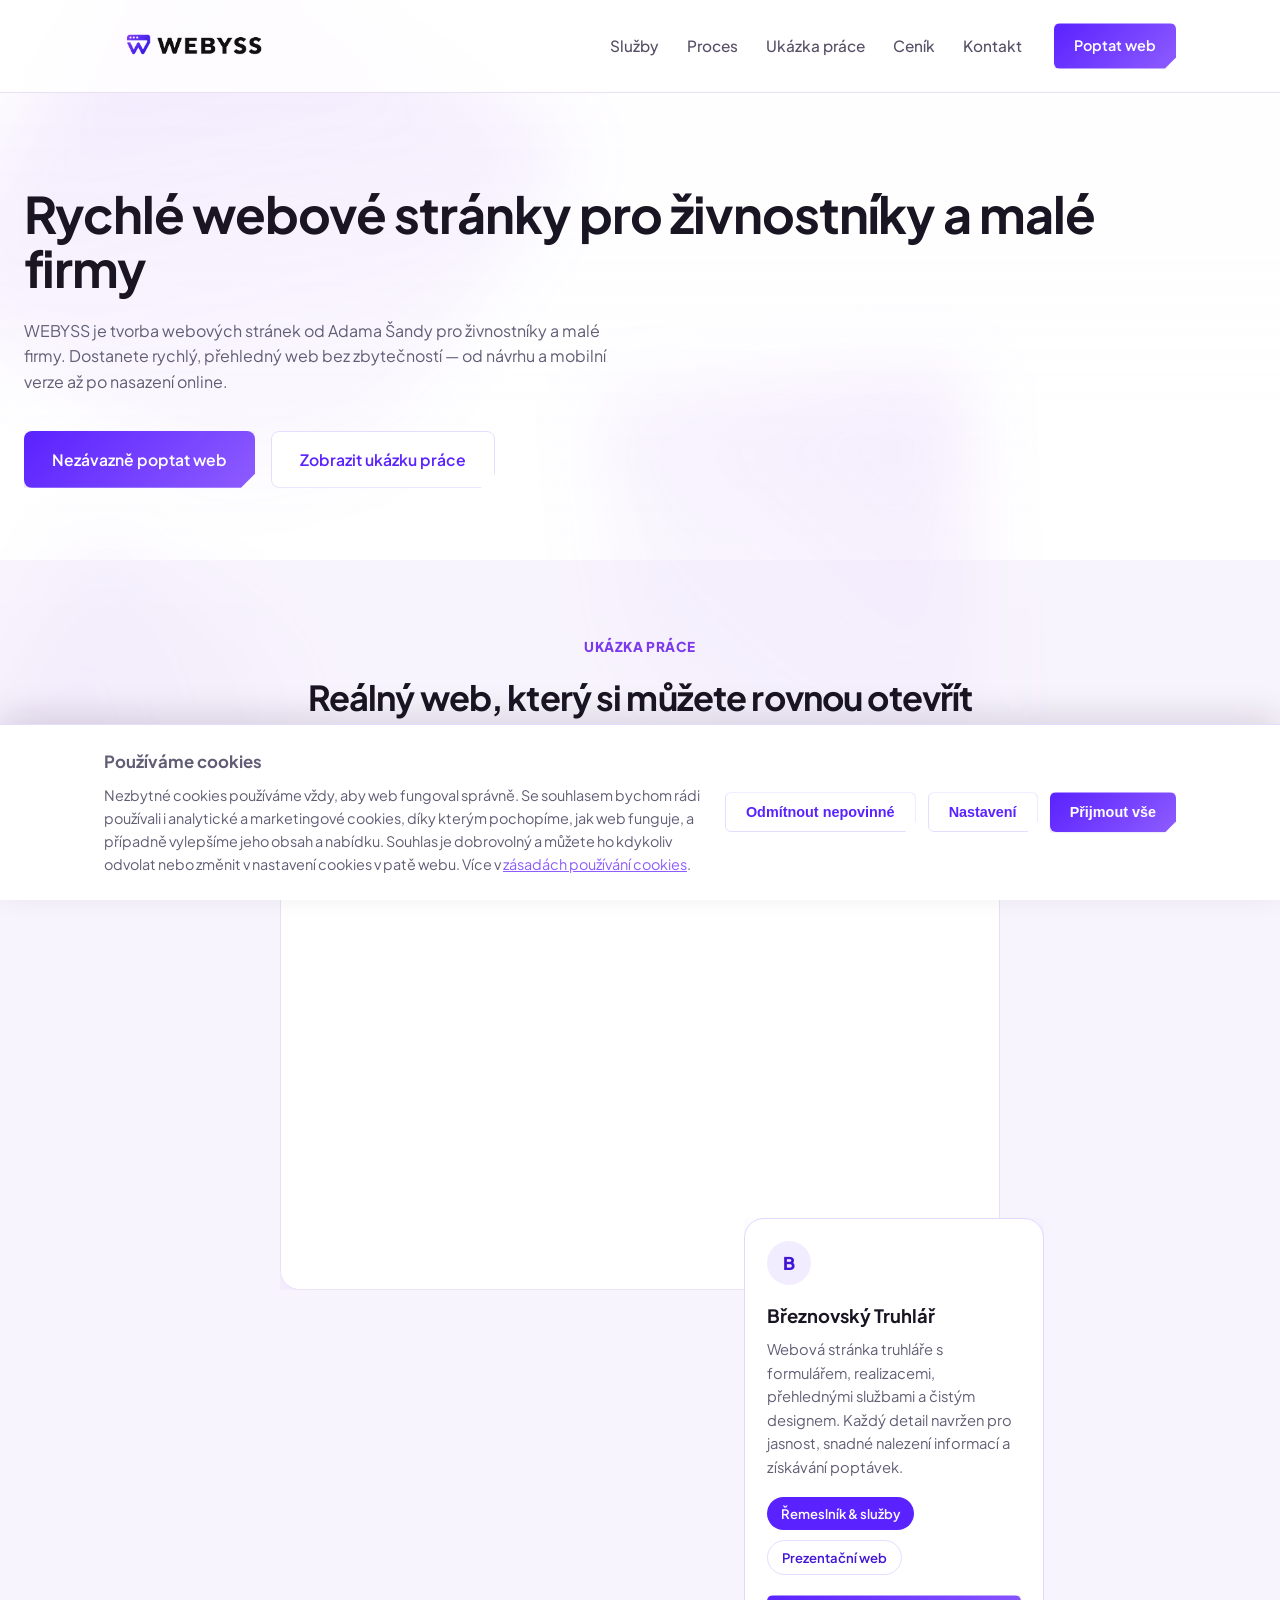
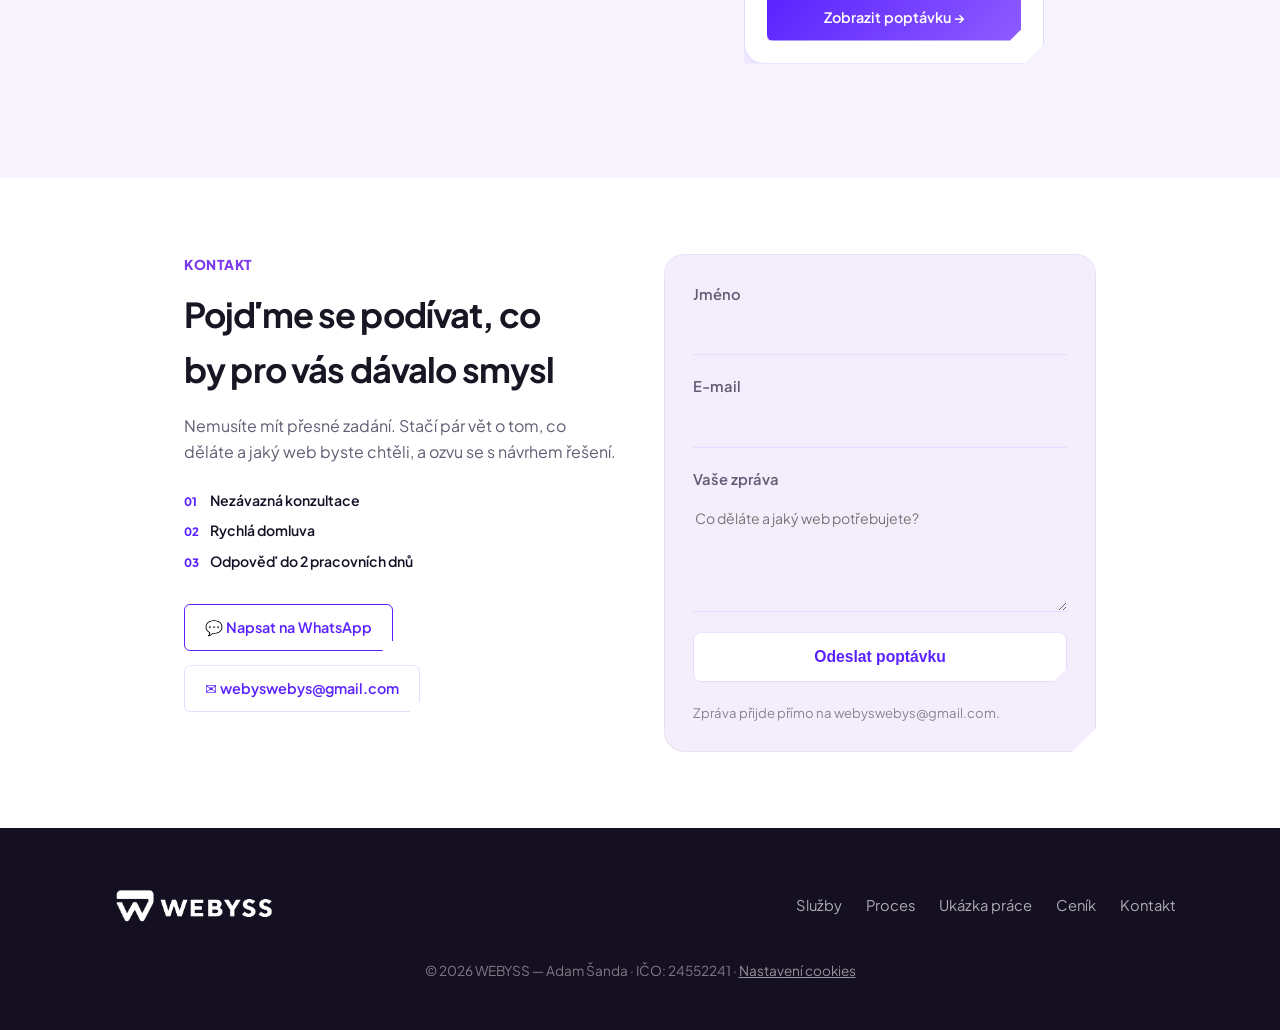
==== commit 0374fd03: "Remove redundant static hero glow blobs clashing with floating canvas shapes" ====
--- a/index.html
+++ b/index.html
@@ -94,8 +94,6 @@
         <a href="#ukazka" class="btn btn-ghost">Zobrazit ukázku práce</a>
       </div>
     </div>
-    <div class="hero-glow" aria-hidden="true"></div>
-    <div class="hero-glow-teal" aria-hidden="true"></div>
   </section>
 
   <!-- UKÁZKA PRÁCE -->
--- a/styles.css
+++ b/styles.css
@@ -222,28 +222,6 @@
   position: relative;
   z-index: 1;
   max-width: 780px;
-}
-
-.hero-glow {
-  position: absolute;
-  top: -180px;
-  right: -160px;
-  width: 560px;
-  height: 560px;
-  background: radial-gradient(circle, rgba(168, 85, 247, 0.18), transparent 70%);
-  border-radius: 50%;
-  z-index: 0;
-}
-
-.hero-glow-teal {
-  position: absolute;
-  bottom: -200px;
-  left: -140px;
-  width: 460px;
-  height: 460px;
-  background: radial-gradient(circle, rgba(20, 184, 166, 0.14), transparent 70%);
-  border-radius: 50%;
-  z-index: 0;
 }
 
 .eyebrow {
@@ -1768,9 +1746,6 @@
   background: rgba(255, 255, 255, 0.88);
 }
 
-.hero-glow,
-.hero-glow-teal { display: none; }
-
 .hero h1,
 .page-header h1 {
   letter-spacing: -0.04em;
@@ -2174,8 +2149,6 @@
 body:not(.pricing-page-body) h2 { font-size: clamp(1.65rem, 3vw, 2.15rem); }
 body:not(.pricing-page-body) .hero,
 body:not(.pricing-page-body) .page-header { background: linear-gradient(180deg, rgba(251, 249, 255, 0.22), rgba(255, 255, 255, 0.3)); }
-body:not(.pricing-page-body) .hero-glow,
-body:not(.pricing-page-body) .hero-glow-teal { display: block; }
 body:not(.pricing-page-body) .hero h1,
 body:not(.pricing-page-body) .page-header h1 { letter-spacing: -0.02em; }
 body:not(.pricing-page-body) .hero-lead,
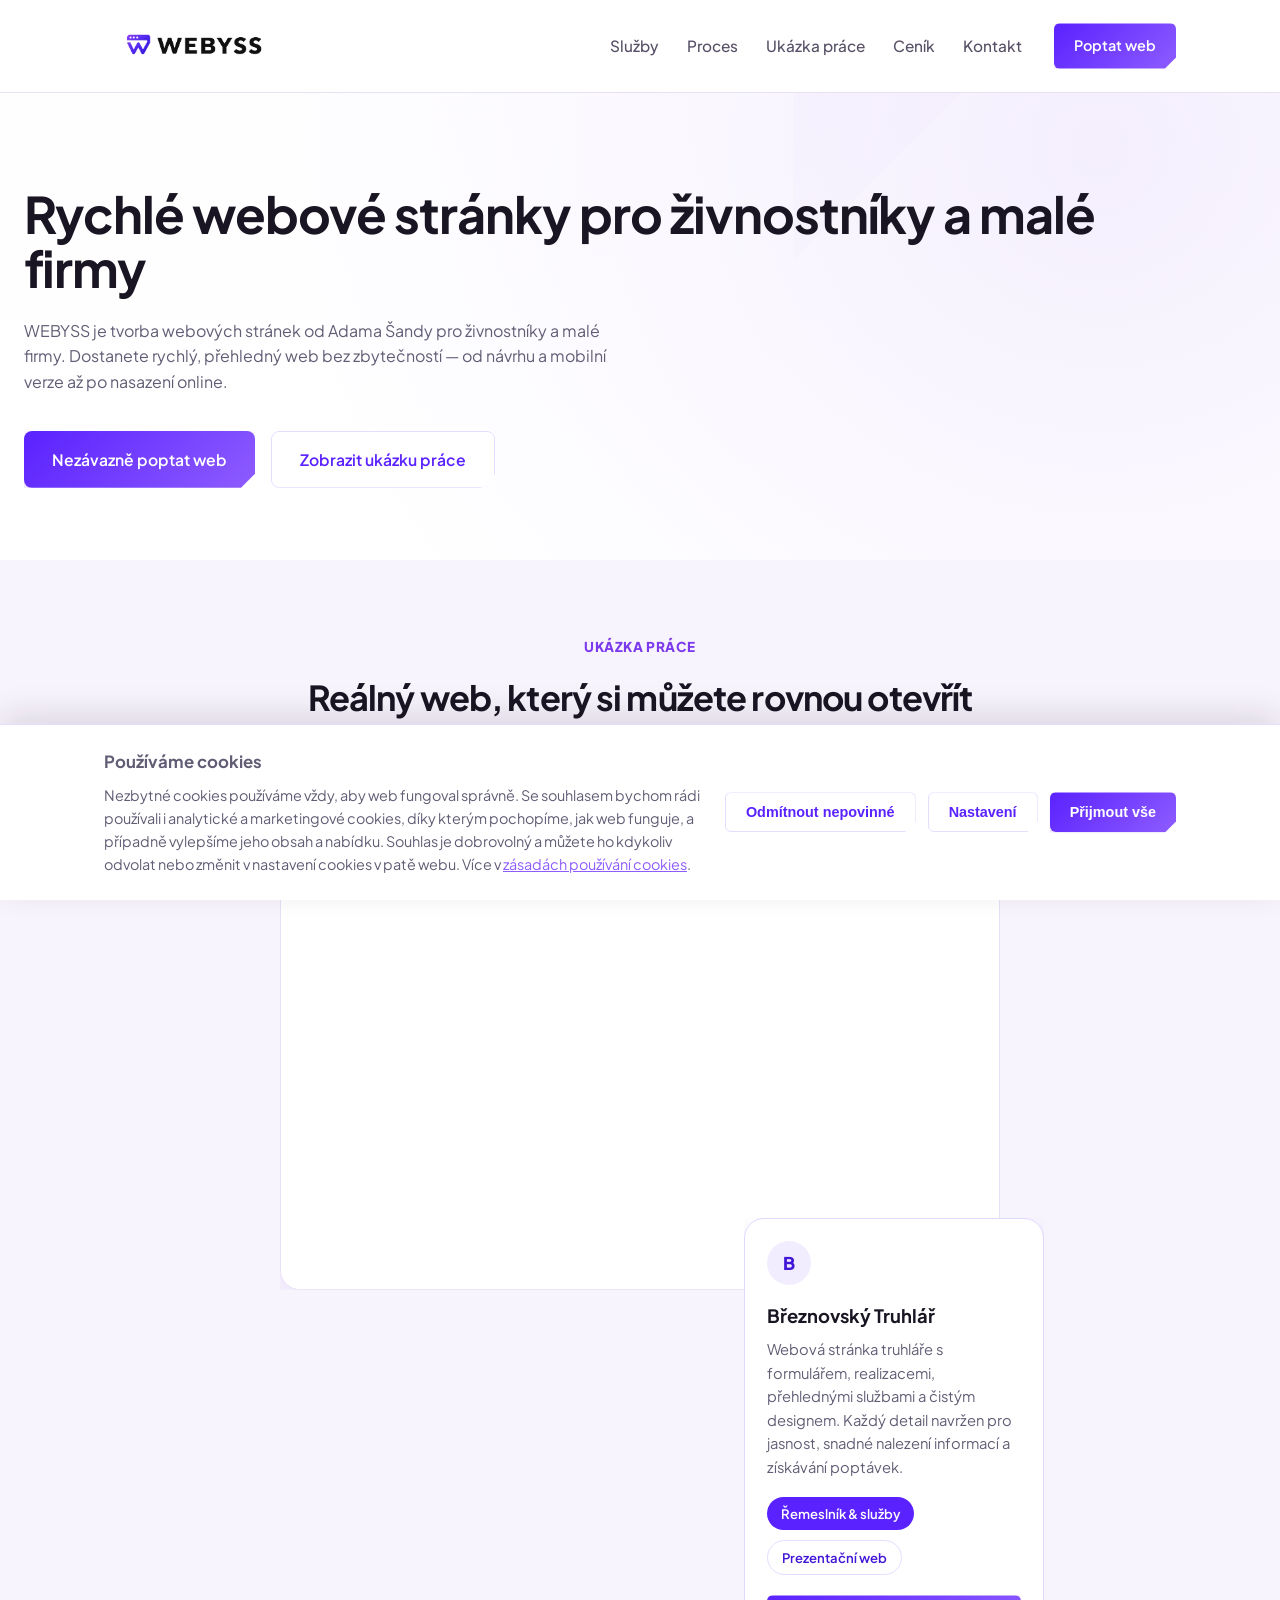
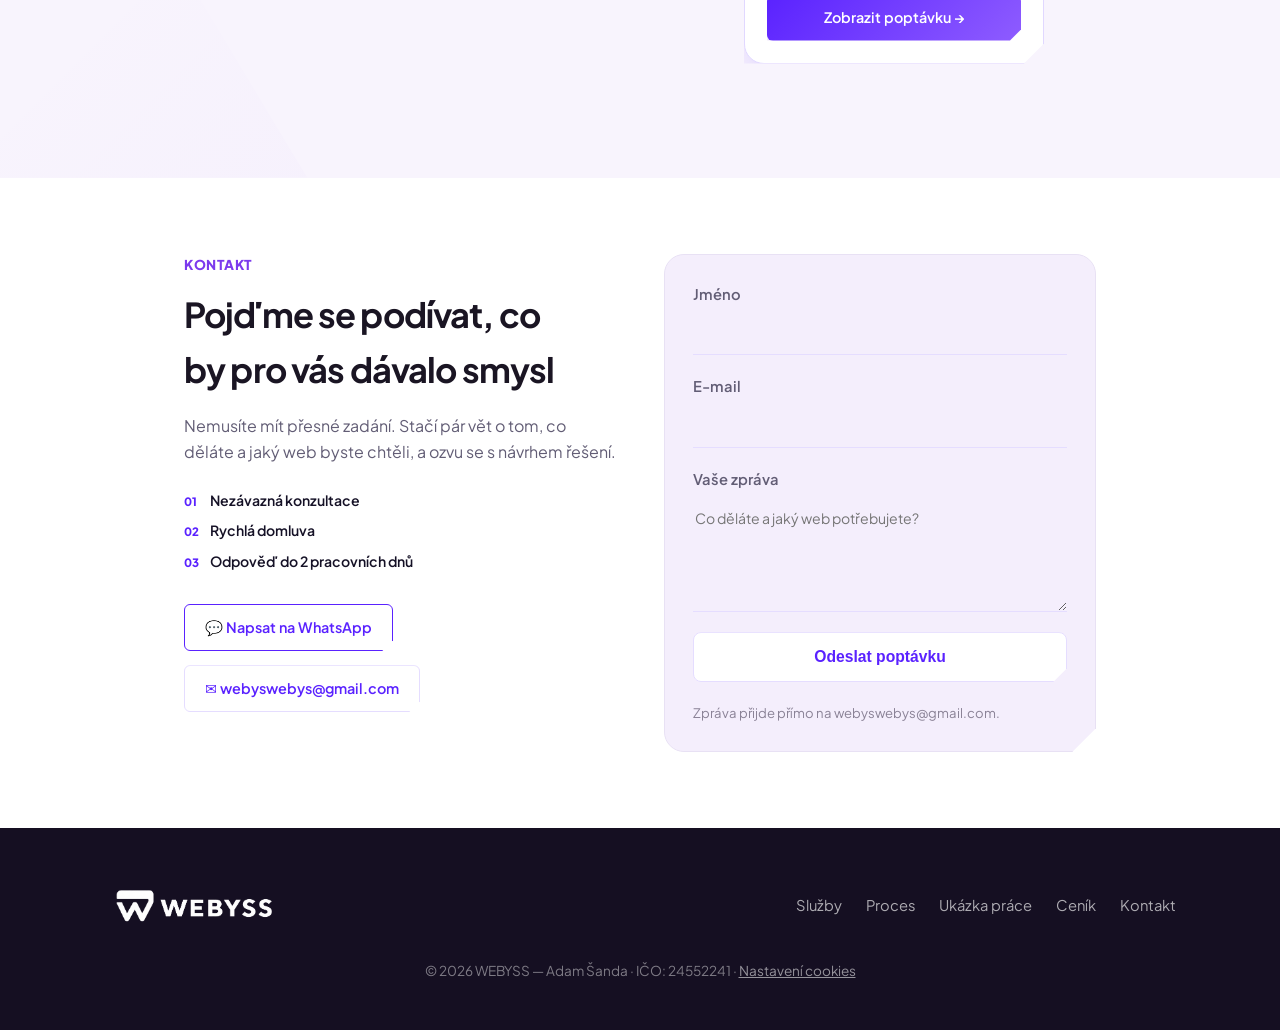
==== commit 9f3fa573: "Replace JS network/particle canvas with static CSS-only brand decoration (soft glow + chamfered frag" ====
--- a/index.html
+++ b/index.html
@@ -58,8 +58,6 @@
 </head>
 <body class="home-page">
 
-<canvas id="network-bg" aria-hidden="true"></canvas>
-
 <header class="site-header" id="top">
   <div class="container header-inner">
     <a href="#top" class="logo" aria-label="WEBYSS">
--- a/styles.css
+++ b/styles.css
@@ -36,17 +36,6 @@
   position: relative;
 }
 
-/* Floating network / "web" canvas — fixed to the viewport so it shows
-   through every translucent section across the whole site, not just the hero */
-#network-bg {
-  position: fixed;
-  inset: 0;
-  width: 100%;
-  height: 100%;
-  z-index: 0;
-  pointer-events: none;
-}
-
 img { max-width: 100%; display: block; }
 
 a { color: inherit; text-decoration: none; }
@@ -181,7 +170,18 @@
 }
 
 .section-alt {
+  position: relative;
   background: rgba(244, 238, 252, 0.62);
+}
+
+.section-alt::before {
+  content: "";
+  position: absolute;
+  inset: 0;
+  z-index: -1;
+  pointer-events: none;
+  background: linear-gradient(315deg, rgba(124, 58, 237, 0.05), transparent 55%);
+  clip-path: polygon(0 58%, 24% 100%, 0 100%);
 }
 
 .section-tag {
@@ -222,6 +222,27 @@
   position: relative;
   z-index: 1;
   max-width: 780px;
+}
+
+/* Subtle brand-shape decoration: soft purple glow + one large chamfered
+   fragment echoing the CTA-button corner cut. Static, low-contrast, CSS-only. */
+.hero::before {
+  content: "";
+  position: absolute;
+  inset: 0;
+  z-index: -1;
+  pointer-events: none;
+  background: radial-gradient(circle at 86% 12%, rgba(124, 58, 237, 0.08) 0%, rgba(124, 58, 237, 0.03) 35%, transparent 70%);
+}
+
+.hero::after {
+  content: "";
+  position: absolute;
+  inset: 0;
+  z-index: -1;
+  pointer-events: none;
+  background: linear-gradient(135deg, rgba(124, 58, 237, 0.05), rgba(124, 58, 237, 0.015) 55%, transparent 55%);
+  clip-path: polygon(62% 0, 100% 0, 100% 100%, 82% 100%, 62% 84%);
 }
 
 .eyebrow {
@@ -291,8 +312,28 @@
 .page-header {
   position: relative;
   z-index: 1;
+  overflow: hidden;
   padding: 72px 0 58px;
   background: linear-gradient(180deg, rgba(251, 249, 255, 0.22) 0%, rgba(255, 255, 255, 0.3) 100%);
+}
+
+.page-header::before {
+  content: "";
+  position: absolute;
+  inset: 0;
+  z-index: -1;
+  pointer-events: none;
+  background: radial-gradient(circle at 86% 12%, rgba(124, 58, 237, 0.08) 0%, rgba(124, 58, 237, 0.03) 35%, transparent 70%);
+}
+
+.page-header::after {
+  content: "";
+  position: absolute;
+  inset: 0;
+  z-index: -1;
+  pointer-events: none;
+  background: linear-gradient(135deg, rgba(124, 58, 237, 0.05), rgba(124, 58, 237, 0.015) 55%, transparent 55%);
+  clip-path: polygon(62% 0, 100% 0, 100% 100%, 82% 100%, 62% 84%);
 }
 
 .back-link {
@@ -1140,6 +1181,11 @@
   .section { padding: 70px 0; }
   .hero { padding: 110px 0 70px; }
   .page-header { padding: 120px 0 50px; }
+  .hero::after,
+  .page-header::after,
+  .section-alt::before { display: none; }
+  .hero::before,
+  .page-header::before { opacity: 0.6; }
   .pricing-page { padding: 108px 0 64px; }
   .pricing-page h1 { margin-bottom: 32px; }
   .pricing-offer { grid-template-columns: 1fr; }
@@ -1985,7 +2031,6 @@
 }
 
 /* Keep the pricing page focused on the reference composition. */
-.pricing-page-body #network-bg,
 .pricing-page-body .site-header,
 .pricing-page-body .section,
 .pricing-page-body .site-footer,
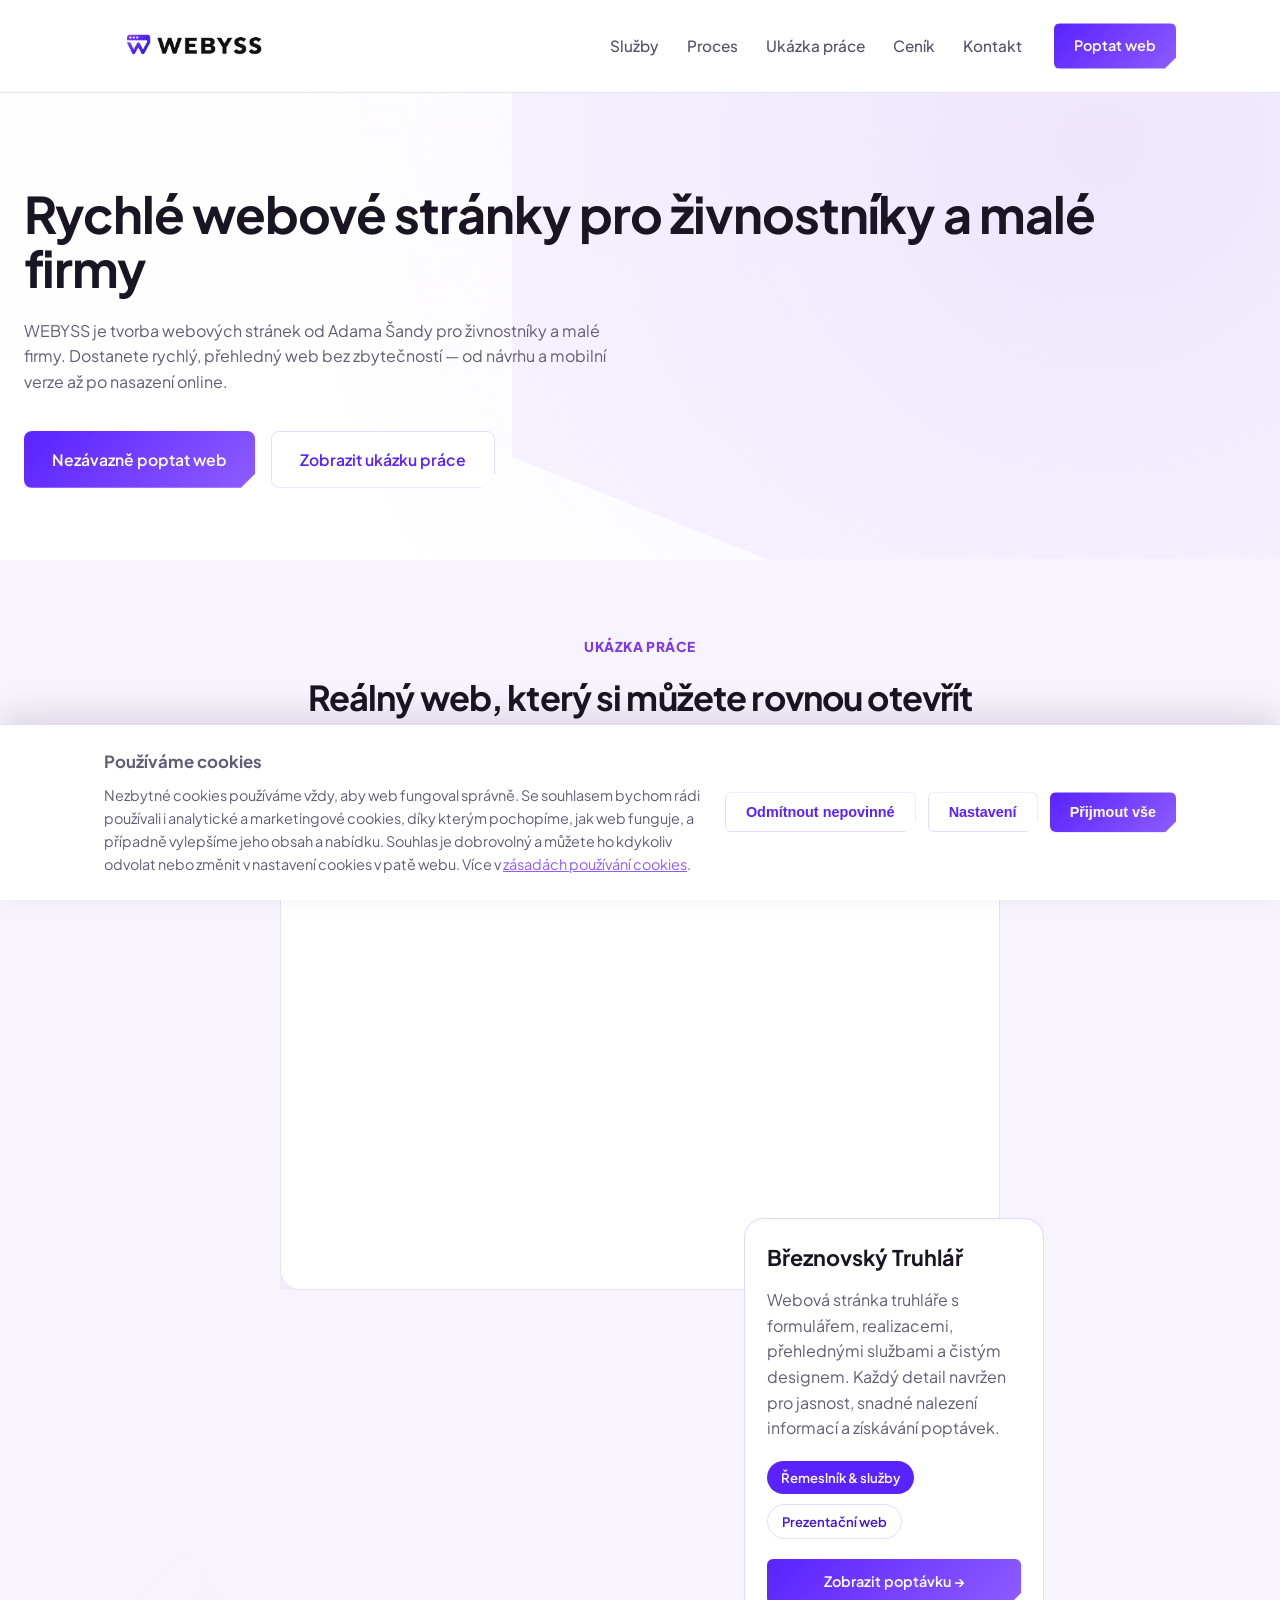
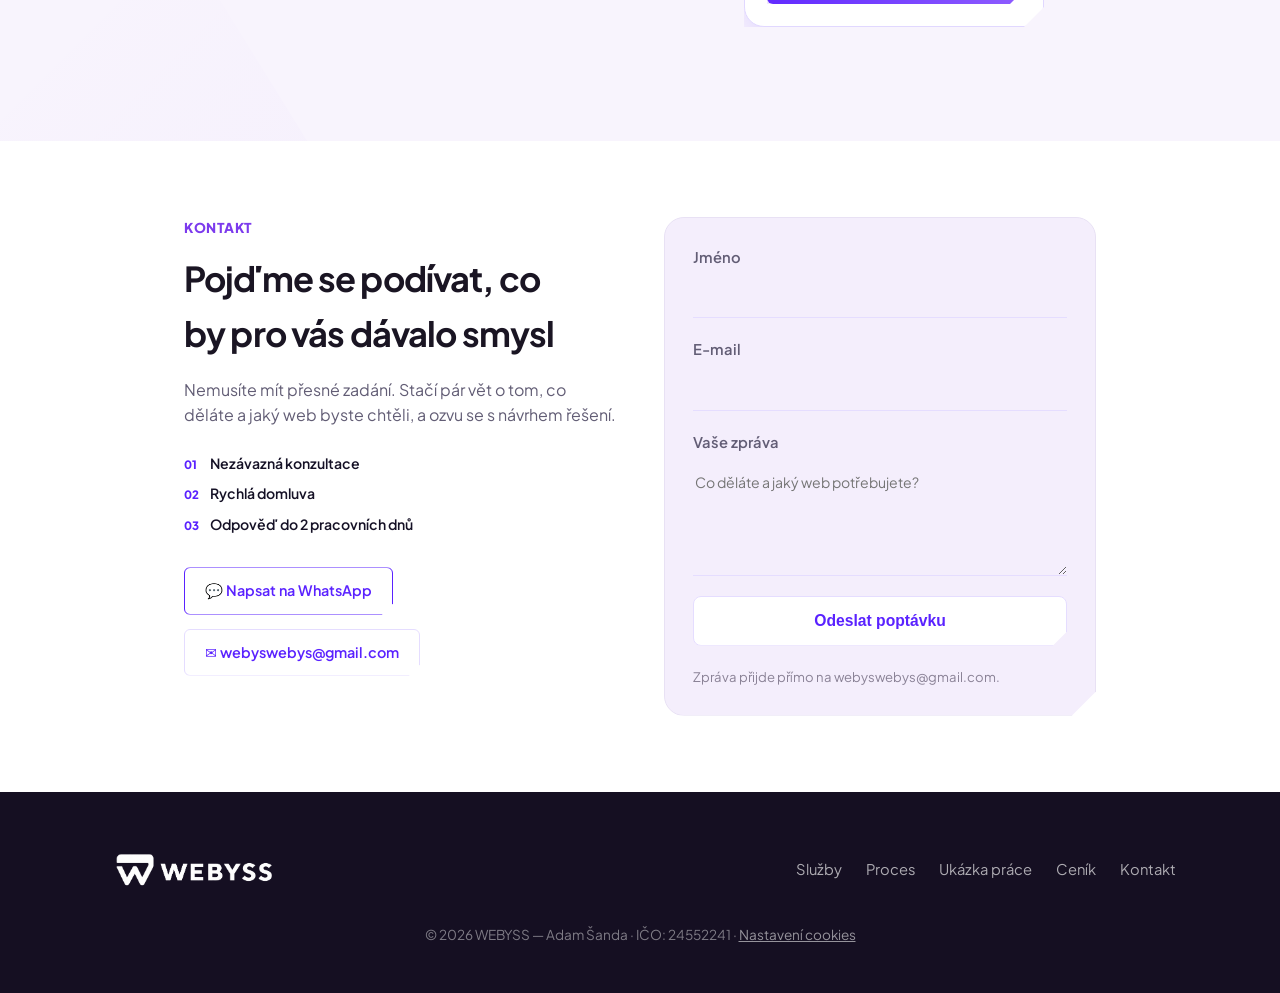
==== commit f6efbcc6: "Remove showcase card avatar and enlarge heading/description to fill the space" ====
--- a/index.html
+++ b/index.html
@@ -149,7 +149,6 @@
         </div>
 
         <div class="showcase-card">
-          <span class="showcase-avatar" aria-hidden="true">B</span>
           <h3>Březnovský Truhlář</h3>
           <p>
             Webová stránka truhláře s formulářem, realizacemi, přehlednými službami
--- a/styles.css
+++ b/styles.css
@@ -241,8 +241,8 @@
   inset: 0;
   z-index: -1;
   pointer-events: none;
-  background: linear-gradient(135deg, rgba(124, 58, 237, 0.05), rgba(124, 58, 237, 0.015) 55%, transparent 55%);
-  clip-path: polygon(62% 0, 100% 0, 100% 100%, 82% 100%, 62% 84%);
+  background: rgba(124, 58, 237, 0.05);
+  clip-path: polygon(40% 0, 100% 0, 100% 100%, 60% 100%, 40% 78%);
 }
 
 .eyebrow {
@@ -828,22 +828,8 @@
   clip-path: polygon(0 0, 100% 0, 100% calc(100% - 20px), calc(100% - 20px) 100%, 0 100%);
 }
 
-.showcase-avatar {
-  display: inline-flex;
-  align-items: center;
-  justify-content: center;
-  width: 44px;
-  height: 44px;
-  border-radius: 50%;
-  background: var(--purple-tint);
-  color: var(--purple-dark);
-  font-weight: 800;
-  font-size: 1.1rem;
-  margin-bottom: 16px;
-}
-
-.showcase-card h3 { font-size: 1.15rem; margin: 0 0 8px; }
-.showcase-card p { color: var(--ink-soft); font-size: 0.92rem; margin: 0 0 18px; }
+.showcase-card h3 { font-size: 1.35rem; margin: 0 0 12px; }
+.showcase-card p { color: var(--ink-soft); font-size: 1rem; line-height: 1.6; margin: 0 0 20px; }
 .showcase-card .tags { margin: 0 0 20px; }
 .showcase-card .btn { width: 100%; }
 
@@ -1385,18 +1371,12 @@
     border-radius: 18px;
   }
 
-  .showcase-avatar {
-    width: 38px;
-    height: 38px;
-    margin-bottom: 12px;
-  }
-
   .showcase-card h3 {
-    font-size: 1.05rem;
+    font-size: 1.2rem;
   }
 
   .showcase-card p {
-    font-size: 0.9rem;
+    font-size: 0.96rem;
     line-height: 1.55;
   }
 
